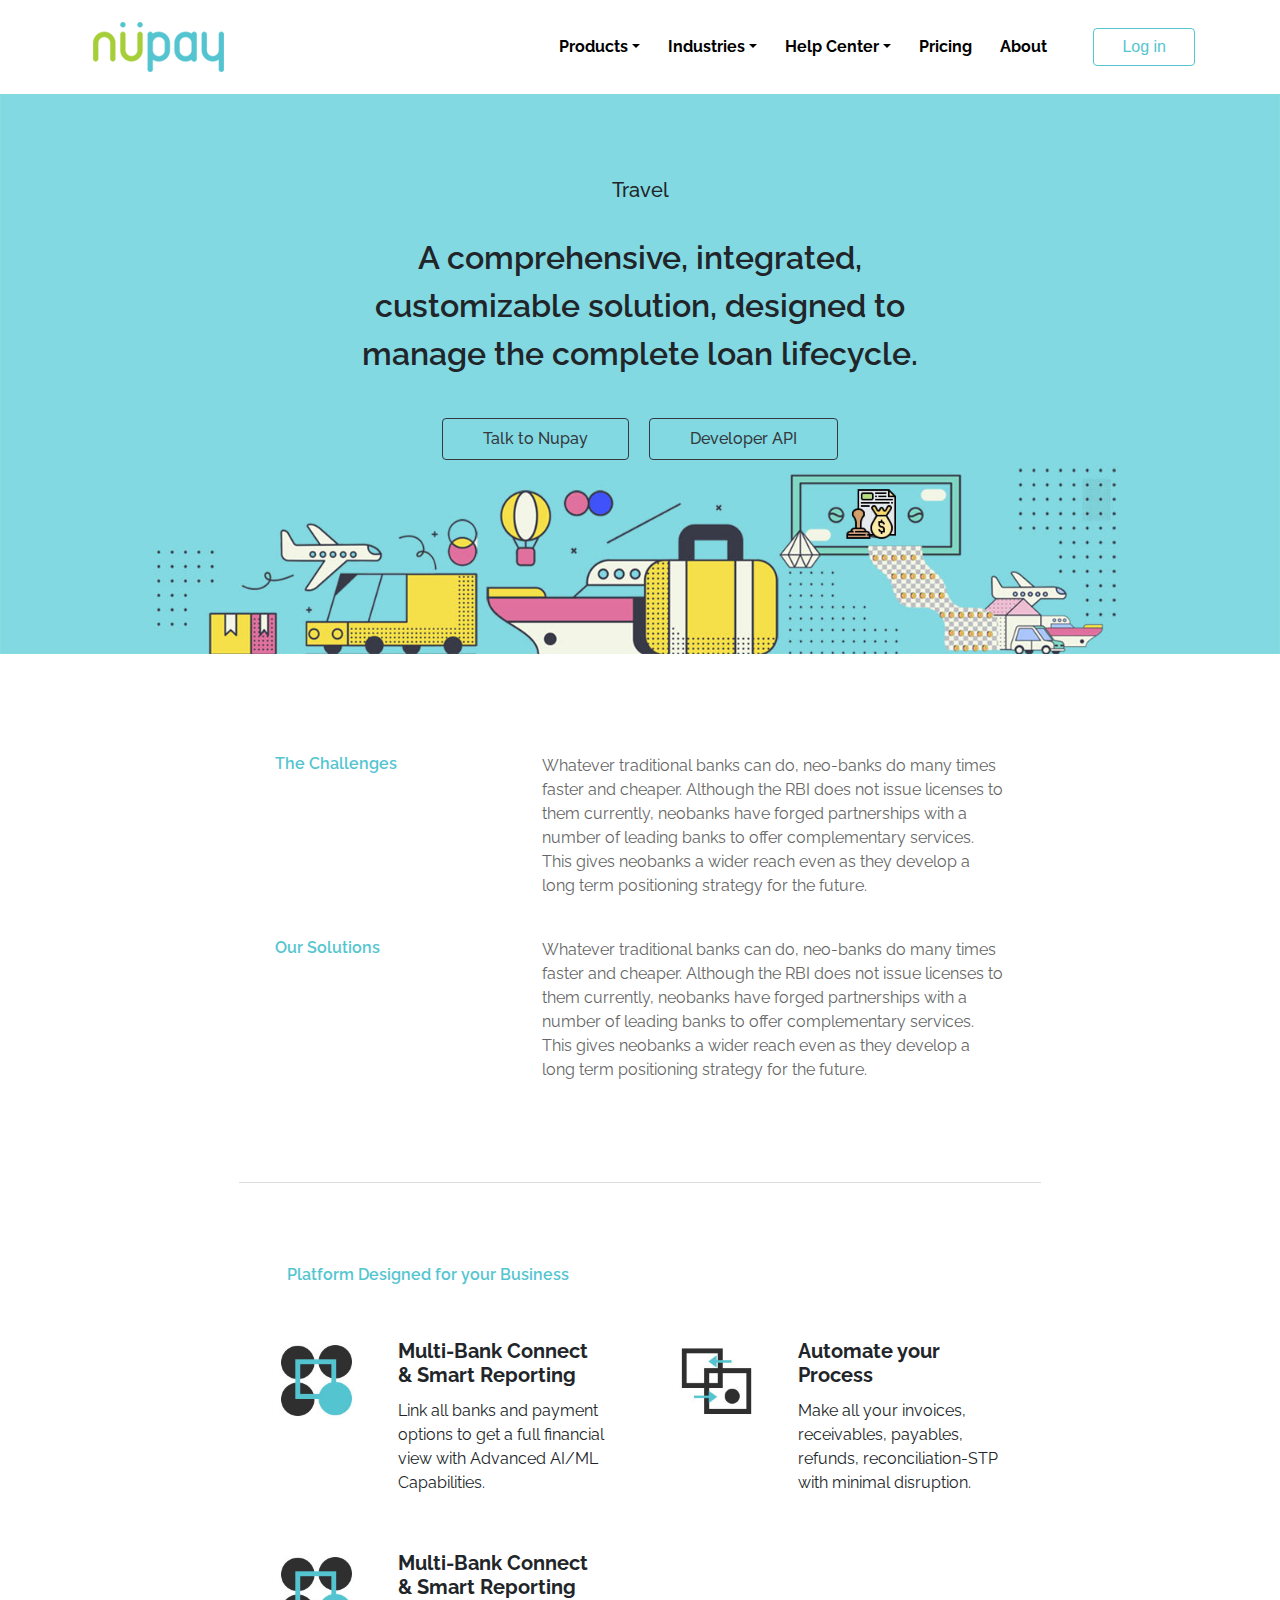
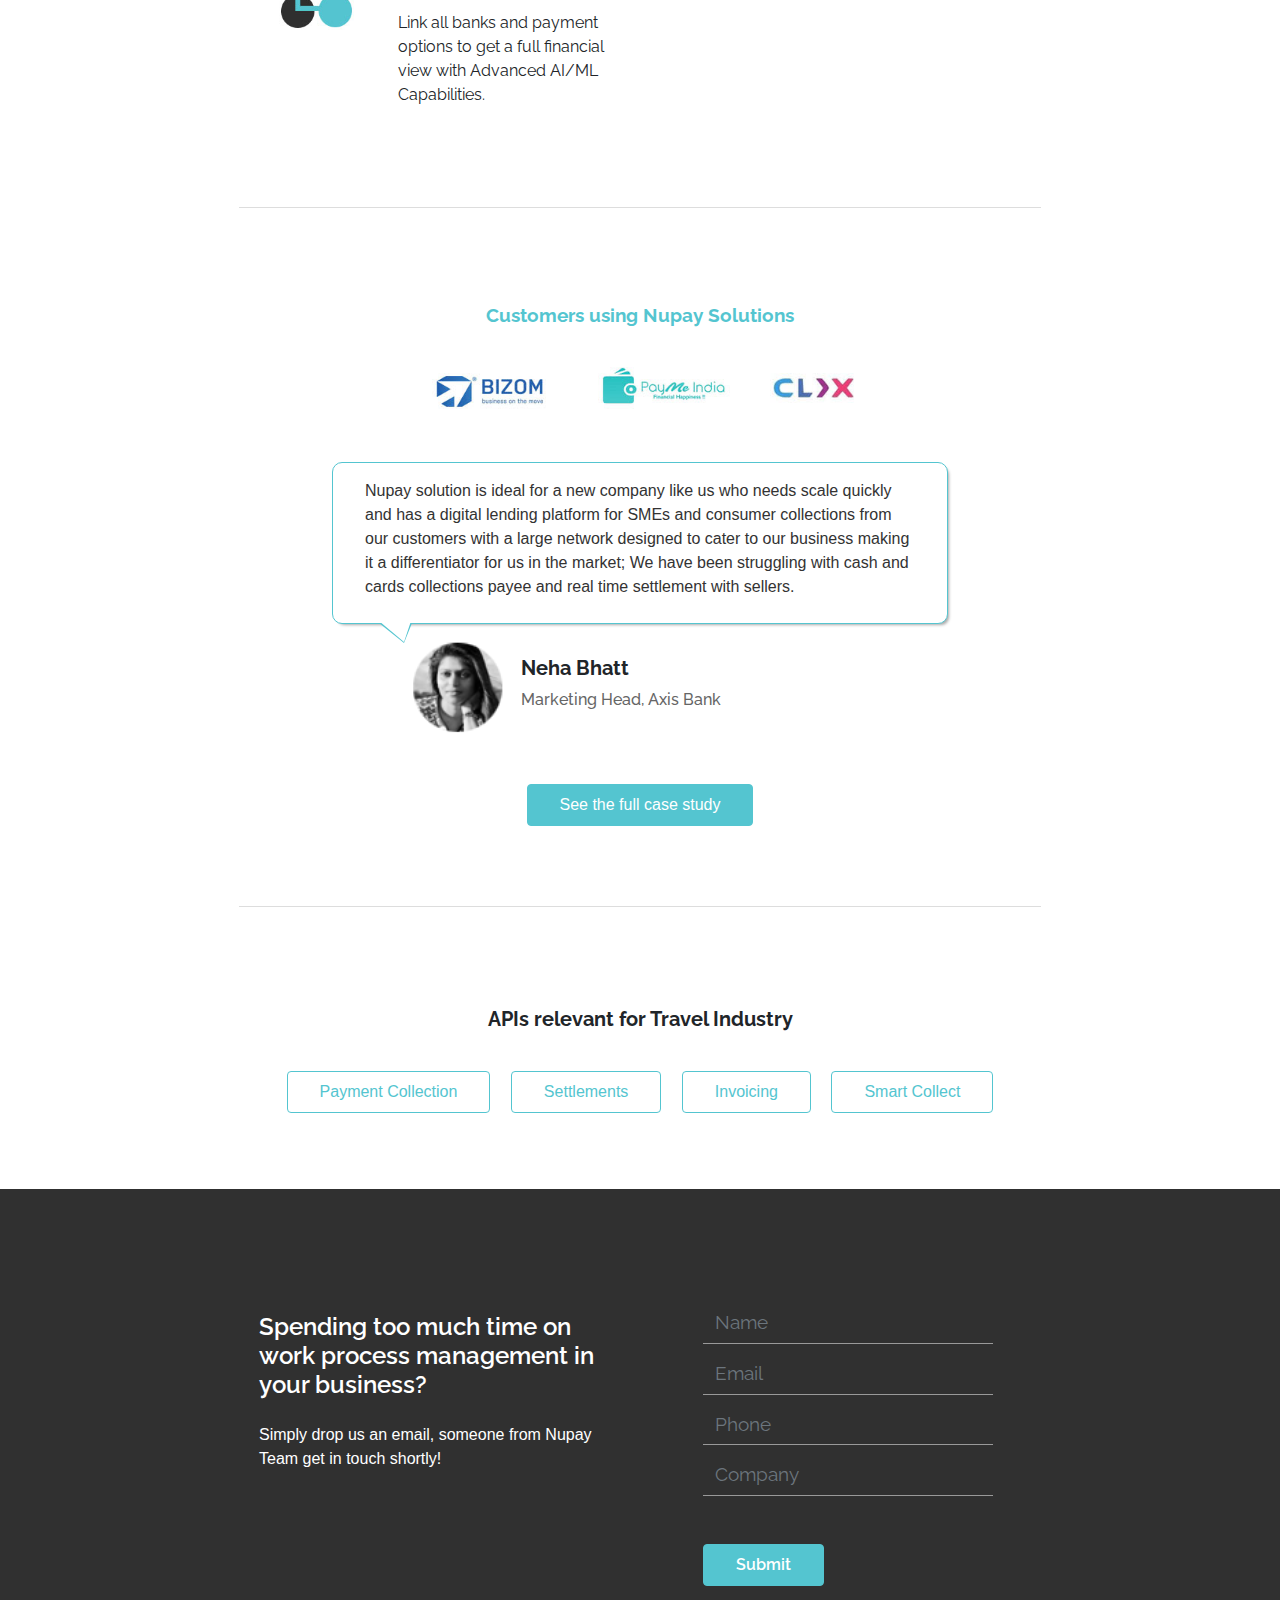
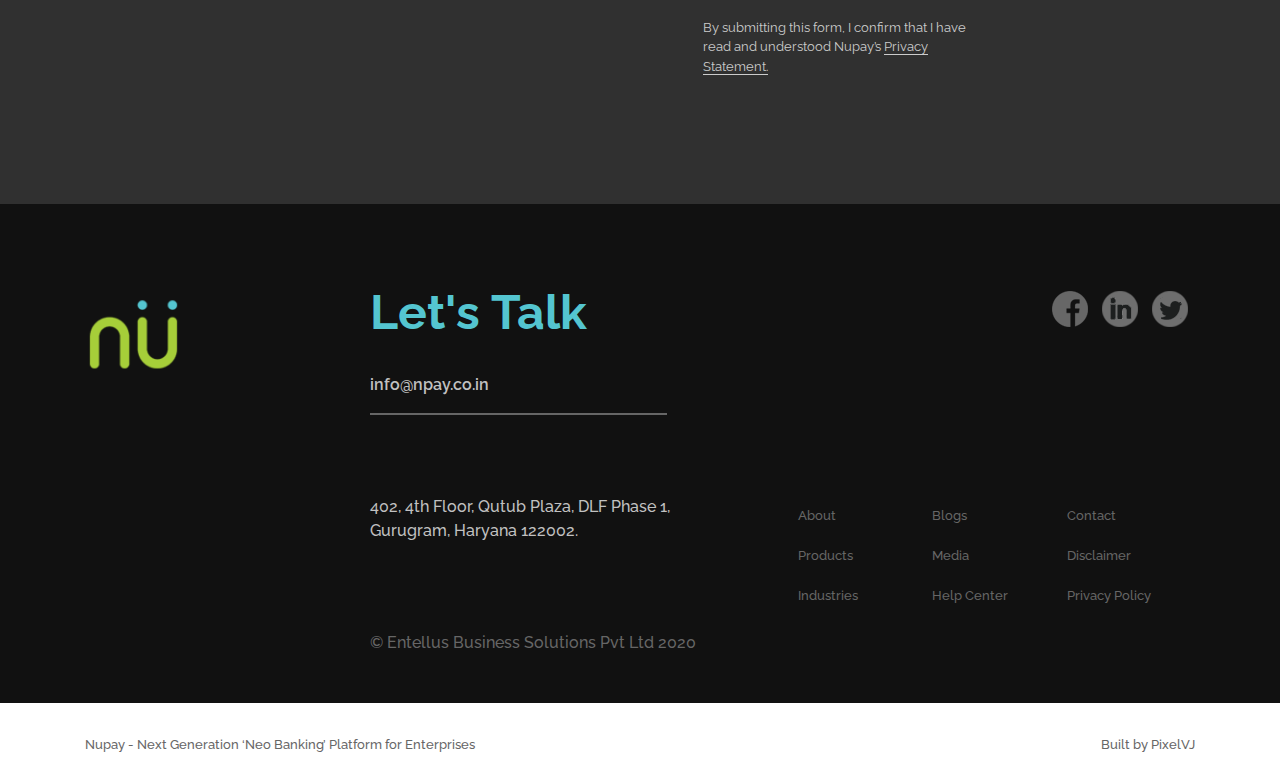
==== industry.html @ fa8604bd "first commit" ====
<!doctype html>
<html lang="en">
	<head>
		<!-- Required meta tags -->
		<meta charset="utf-8">
		<meta name="viewport" content="width=device-width, initial-scale=1, shrink-to-fit=no">

		<!-- Bootstrap CSS -->
		<link rel="stylesheet" href="https://stackpath.bootstrapcdn.com/bootstrap/4.5.2/css/bootstrap.min.css" integrity="sha384-JcKb8q3iqJ61gNV9KGb8thSsNjpSL0n8PARn9HuZOnIxN0hoP+VmmDGMN5t9UJ0Z" crossorigin="anonymous">
		<link rel="stylesheet" href="css/style.css">
		<link href="https://fonts.googleapis.com/css2?family=Libre+Baskerville:ital@1&family=Poppins:wght@300;400;500;600&family=Raleway:wght@300;400;500;600;700;900&family=Varela+Round&display=swap" rel="stylesheet">

		<title>Hello, world!</title>
	</head>
	<body>
			<nav class="navbar navbar-expand-lg navbar-light">
				<div class="container">
					<a class="navbar-brand" href="#">
						<img src="img/logo.png" alt=" ">
					</a>
					<button class="navbar-toggler" type="button" data-toggle="collapse" data-target="#navbarTogglerDemo02" aria-controls="navbarTogglerDemo02" aria-expanded="false" aria-label="Toggle navigation">
						<span class="navbar-toggler-icon"></span>
					</button>

					<div class="collapse navbar-collapse" id="navbarTogglerDemo02">
						<ul class="navbar-nav mr-auto mt-2 mt-lg-0">
							<li class="nav-item dropdown">
								<a class="nav-link dropdown-toggle" href="#" id="navbarDropdown" role="button" data-toggle="dropdown" aria-haspopup="true" aria-expanded="false">Products</a>
								<div class="dropdown-menu" aria-labelledby="navbarDropdown">
								<a class="dropdown-item" href="#">Action</a>
								<a class="dropdown-item" href="#">Another action</a>
								<div class="dropdown-divider"></div>
								<a class="dropdown-item" href="#">Something else here</a>
								</div>
							</li>
							<li class="nav-item dropdown">
								<a class="nav-link dropdown-toggle" href="#" id="navbarDropdown" role="button" data-toggle="dropdown" aria-haspopup="true" aria-expanded="false">Industries</a>
								<div class="dropdown-menu" aria-labelledby="navbarDropdown">
								<a class="dropdown-item" href="#">Action</a>
								<a class="dropdown-item" href="#">Another action</a>
								<div class="dropdown-divider"></div>
								<a class="dropdown-item" href="#">Something else here</a>
								</div>
							</li>
							<li class="nav-item dropdown">
								<a class="nav-link dropdown-toggle" href="#" id="navbarDropdown" role="button" data-toggle="dropdown" aria-haspopup="true" aria-expanded="false">Help Center</a>
								<div class="dropdown-menu" aria-labelledby="navbarDropdown">
								<a class="dropdown-item" href="#">Action</a>
								<a class="dropdown-item" href="#">Another action</a>
								<div class="dropdown-divider"></div>
								<a class="dropdown-item" href="#">Something else here</a>
								</div>
							</li>
							<li class="nav-item">
								<a class="nav-link" href="#">Pricing</a>
							</li>
							<li class="nav-item">
								<a class="nav-link" href="#">About</a>
							</li>
						</ul>
						<button class="btn btn-outline-info my-2 my-sm-0" type="submit">Log&nbsp;in</button>
					</div>
				</div>
			</nav>
			
			<div class="container-fluid nu_industry_page">
				<div class="nu_industry_banner">
					<div class="card">
						<img src="img/industry_banner.jpg" class="card-img" alt="...">
						<div class="card-img-overlay">
							<div class="nu_overlay_wrapper">
								<h5 class="card-title">Travel</h5>
								<p class="card-text">A comprehensive, integrated, customizable solution, designed to manage the complete loan lifecycle.</p>
								<a href="*" class="btn btn-outline-dark">Talk to Nupay</a>
								<a href="*" class="btn btn-outline-dark">Developer API</a>
							</div>
						</div>
					</div>
				</div>
				<div class="container">
					<div class="nu_section_1">
						<div class="row">
							<div class="col-md-4">
								<div class="card">
									<div class="card-body">
										<h3 class="card-title">The Challenges</h3>
									</div>
								</div>
							</div>
							<div class="col-md-8">
								<div class="card">
									<div class="card-body">
										<p>Whatever traditional banks can do, neo-banks do many times faster and cheaper. Although the RBI does not issue licenses to them currently, neobanks have forged partnerships with a number of leading banks to offer complementary services. This gives neobanks a wider reach even as they develop a long term positioning strategy for the future.</p>
									</div>
								</div>
							</div>
						</div>
						<div class="row">
							<div class="col-md-4">
								<div class="card">
									<div class="card-body">
										<h3 class="card-title">Our Solutions</h3>
									</div>
								</div>
							</div>
							<div class="col-md-8">
								<div class="card">
									<div class="card-body">
										<p>Whatever traditional banks can do, neo-banks do many times faster and cheaper. Although the RBI does not issue licenses to them currently, neobanks have forged partnerships with a number of leading banks to offer complementary services. This gives neobanks a wider reach even as they develop a long term positioning strategy for the future.</p>
									</div>
								</div>
							</div>
						</div>
					</div>
					<div class="nu_section_2">
						<p class="section-title">Platform Designed for your Business</p>
						<div class="row">
							<div class="col-md-6">
								<div class="card mb-3" style="max-width: 540px;">
									<div class="row no-gutters">
										<div class="col-md-4">
											<img src="img/multibank.jpg" class="card-img" alt="...">
										</div>
										<div class="col-md-8">
											<div class="card-body">
												<h5 class="card-title">Multi-Bank Connect & Smart Reporting</h5>
												<p class="card-text">Link all banks and payment options to get a full financial view with Advanced AI/ML Capabilities.</p>
											</div>
										</div>
									</div>
								</div>
							</div>
							<div class="col-md-6">
								<div class="card mb-3" style="max-width: 540px;">
									<div class="row no-gutters">
										<div class="col-md-4">
											<img src="img/automate.jpg" class="card-img" alt="...">
										</div>
										<div class="col-md-8">
											<div class="card-body">
												<h5 class="card-title">Automate your Process</h5>
												<p class="card-text">Make all your invoices, receivables, payables, refunds, reconciliation-STP with minimal disruption.</p>
											</div>
										</div>
									</div>
								</div>
							</div>
							<div class="col-md-6">
								<div class="card mb-3" style="max-width: 540px;">
									<div class="row no-gutters">
										<div class="col-md-4">
											<img src="img/multibank.jpg" class="card-img" alt="...">
										</div>
										<div class="col-md-8">
											<div class="card-body">
												<h5 class="card-title">Multi-Bank Connect & Smart Reporting</h5>
												<p class="card-text">Link all banks and payment options to get a full financial view with Advanced AI/ML Capabilities.</p>
											</div>
										</div>
									</div>
								</div>
							</div>
						</div>
					</div>
					<div class="nu_section_3">
						<div class="card">
							<div class="card-body">
								<h3>Customers using Nupay Solutions</h3>
								<div id="nu_img_5"></div>
								<div id="nu_img_6"></div>
								<div id="nu_img_7"></div>
							</div>
						</div>
						<div class="nu_speech_bubble">
							<p>Nupay solution is ideal for a new company like us who needs scale quickly and has a digital lending platform for SMEs and consumer collections from our customers with a large network designed to cater to our business making it a differentiator for us in the market; We have been struggling with cash and cards collections payee and real time settlement with sellers.</p>
						</div>
						<div class="nu_author">
							<div class="card">
								<img src="img/author.png" class="card-img-top" alt="...">
								<div class="card-body">
									<h5 class="card-title">Neha Bhatt</h5>
									<p>Marketing Head, Axis Bank</p>
								</div>
							</div>
						</div>
						<a href="#" class="btn btn-primary">See the full case study</a>
					</div>
					<div class="nu_API">
						<div class="card">
							<div class="card-body">
								<h5 class="card-title">APIs relevant for Travel Industry</h5>
								<a href="#" class="btn btn-outline-primary">Payment Collection</a>
								<a href="#" class="btn btn-outline-primary">Settlements</a>
								<a href="#" class="btn btn-outline-primary">Invoicing</a>
								<a href="#" class="btn btn-outline-primary">Smart Collect</a>
							</div>
						</div>
					</div>
				</div>
				<div class="nu_section_4">
					<div class="container">
						<div class="row">
							<div class="col-md-6">
								<div class="nu_section_4a">
									<div class="card">
										<div class="card-body">
											<h5 class="card-title">Spending too much time on work process management in your business?</h5>
											<p>Simply drop us an email, someone from Nupay Team get in touch shortly!</p>
										</div>
									</div>
								</div>
							</div>
							<div class="col-md-6">
								<div class="nu_section_4b">
									<form>
										<div class="form-group">
											<input type="text" class="form-control" id="name" placeholder="Name">
											<input type="text" class="form-control" id="email" placeholder="Email">
											<input type="text" class="form-control" id="phone" placeholder="Phone">
											<input type="text" class="form-control" id="company" placeholder="Company">
										</div>
										<a href="#" class="btn btn-primary">Submit</a>
										<p>By submitting this form, I confirm that I have read and understood Nupay’s <a href="*">Privacy Statement.</a></p>
									</form>
								</div>
							</div>
						</div>
					</div>
				</div>
			</div>

			<footer>
				<div class="nu_footer_body">
					<div class="container">
						<div class="row">
							<div class="col-md-3">
								<div class="card">
									<img src="img/logo-sm.png" class="card-img-top brand-logo" alt="...">
								</div>
							</div>
							<div class="col-md-9">
								<div class="nu_footer_sec_1">
									<div class="nu_footer_sec_1a">
										<h3>Let's Talk</h3>
										<p>info@npay.co.in</p>
									</div>
									<div class="nu_footer_sec_1b">
										<ul>
											<li><a href="*"><img src="img/facebook.png" class="card-img-top" alt="..."></a></li>
											<li><a href="*"><img src="img/linkedin.png" class="card-img-top" alt="..."></a></li>
											<li><a href="*"><img src="img/twitter.png" class="card-img-top" alt="..."></a></li>
										</ul>
									</div>
								</div>
								<div class="nu_footer_sec_2">
									<div class="row">
										<div class="col-md-6">
											<p>402, 4th Floor, Qutub Plaza, DLF Phase 1, Gurugram, Haryana 122002.</p>
										</div>
										<div class="col-md-6">
											<ul>
												<li><a href="*">About</a></li>
												<li><a href="*">Blogs</a></li>
												<li><a href="*">Contact</a></li>
												<li><a href="*">Products</a></li>
												<li><a href="*">Media</a></li>
												<li><a href="*">Disclaimer</a></li>
												<li><a href="*">Industries</a></li>
												<li><a href="*">Help Center</a></li>
												<li><a href="*">Privacy Policy</a></li>
											</ul>
										</div>
									</div>
								</div>
								<p class="copyright">© Entellus Business Solutions Pvt Ltd 2020</p>
							</div>
						</div>
					</div>
				</div>
				<div class="nu_footer_end">
					<div class="container">
						<p>Nupay - Next Generation ‘Neo Banking’ Platform for Enterprises</p>
						<span>Built by PixelVJ</span>
					</div>
				</div>
			</footer>
		
		

		<!-- Optional JavaScript -->
		<!-- jQuery first, then Popper.js, then Bootstrap JS -->
		<script src="https://code.jquery.com/jquery-3.5.1.slim.min.js" integrity="sha384-DfXdz2htPH0lsSSs5nCTpuj/zy4C+OGpamoFVy38MVBnE+IbbVYUew+OrCXaRkfj" crossorigin="anonymous"></script>
		<script src="https://cdn.jsdelivr.net/npm/popper.js@1.16.1/dist/umd/popper.min.js" integrity="sha384-9/reFTGAW83EW2RDu2S0VKaIzap3H66lZH81PoYlFhbGU+6BZp6G7niu735Sk7lN" crossorigin="anonymous"></script>
		<script src="https://stackpath.bootstrapcdn.com/bootstrap/4.5.2/js/bootstrap.min.js" integrity="sha384-B4gt1jrGC7Jh4AgTPSdUtOBvfO8shuf57BaghqFfPlYxofvL8/KUEfYiJOMMV+rV" crossorigin="anonymous"></script>
	</body>
</html>
---- css/style.css ----
.container-fluid { padding: 0; }

.navbar { background-color: #fff; }
.navbar .navbar-collapse { flex-grow: unset; }
.navbar .navbar-collapse .navbar-nav { margin-right: 1rem; }
.navbar .navbar-collapse .navbar-nav .nav-item { margin: 0 .375rem; }
.navbar .navbar-collapse .navbar-nav .nav-item a { color: #000; font-family: "Raleway", sans-serif; font-weight: bold; }
.navbar .navbar-collapse button { color: #54c5d0; border-color: #54c5d0; margin-left: 2rem; padding: .375rem 1.75rem; }

footer .nu_footer_body { background-color: #111; padding: 5rem 0 2rem 0; }
footer .nu_footer_body .card { background: transparent; border: none; }
footer .nu_footer_body .card .brand-logo { width: 6rem; }
footer .nu_footer_body .nu_footer_sec_1 { height: auto; overflow: auto; }
footer .nu_footer_body .nu_footer_sec_1 .nu_footer_sec_1a { float: left; border-bottom: 2px solid #666; padding-right: 5rem; }
footer .nu_footer_body .nu_footer_sec_1 .nu_footer_sec_1a h3 { font-family: "Raleway", sans-serif; font-weight: 700; color: #54c5d0; font-size: 3rem; margin-bottom: 2rem; }
footer .nu_footer_body .nu_footer_sec_1 .nu_footer_sec_1a p { font-family: "Raleway", sans-serif; font-weight: 600; color: #c1c1c1; font-size: 1rem; }
footer .nu_footer_body .nu_footer_sec_1 .nu_footer_sec_1b { float: right; }
footer .nu_footer_body .nu_footer_sec_1 .nu_footer_sec_1b ul { list-style: none; padding: 0; }
footer .nu_footer_body .nu_footer_sec_1 .nu_footer_sec_1b ul li { float: left; }
footer .nu_footer_body .nu_footer_sec_1 .nu_footer_sec_1b ul li img { width: 50px; }
footer .nu_footer_body .nu_footer_sec_2 { margin: 5rem 0 0 0; }
footer .nu_footer_body .nu_footer_sec_2 p { font-family: "Raleway", sans-serif; font-weight: 500; color: #c1c1c1; font-size: 1rem; padding-right: 2rem; }
footer .nu_footer_body .nu_footer_sec_2 ul { list-style: none; padding: 0; display: flex; flex-wrap: wrap; justify-content: space-between; }
footer .nu_footer_body .nu_footer_sec_2 ul li { width: 8rem; margin: 0.5rem 0; }
footer .nu_footer_body .nu_footer_sec_2 ul li a { color: #666; font-family: "Raleway", sans-serif; font-weight: 500; font-size: 0.8rem; }
footer .nu_footer_body .copyright { font-family: "Raleway", sans-serif; font-weight: 500; color: #666; font-size: 1rem; }
footer .nu_footer_end { padding: 2rem 0; }
footer .nu_footer_end p { font-family: "Raleway", sans-serif; font-weight: 500; color: #666; font-size: 0.8rem; float: left; }
footer .nu_footer_end span { font-family: "Raleway", sans-serif; font-weight: 500; color: #666; font-size: 0.8rem; float: right; }

/**************************** Home Page ************************/
.nu_home_page { background: url("../img/bg-img.png") no-repeat; background-size: 100%; background-position-y: 10rem; }
.nu_home_page .container-fluid .container .nu_section_1 { padding: 6rem 0; margin-bottom: 26rem; }
.nu_home_page .container-fluid .container .nu_section_1 .nu_latest { font-family: "Raleway", sans-serif; font-weight: 400; font-size: 1rem; }
.nu_home_page .container-fluid .container .nu_section_1 .nu_latest span { background: #a6ce39; color: #fff; text-transform: uppercase; padding: 5px 10px; font-family: "Poppins", sans-serif; font-weight: 600; }
.nu_home_page .container-fluid .container .nu_section_1 .nu_latest a { color: #888; margin-left: 10px; font-family: "Raleway", sans-serif; font-style: normal; border-bottom: none; font-size: 1rem; }
.nu_home_page .container-fluid .container .nu_section_1 .nu_section_1a { height: auto; overflow: auto; margin-bottom: 1rem; }
.nu_home_page .container-fluid .container .nu_section_1 .nu_section_1a h1 { font-size: 3rem; font-family: "Raleway", sans-serif; font-weight: 900; margin: 2rem 0 1.5rem; }
.nu_home_page .container-fluid .container .nu_section_1 .nu_section_1a p { font-family: "Raleway", sans-serif; font-weight: 400; color: #666; font-size: 1.4rem; }
.nu_home_page .container-fluid .container .nu_section_1 .nu_section_1a button { background-color: #54c5d0; border-color: #54c5d0; font-family: "Raleway", sans-serif; margin: 1.5rem 0; font-size: 1rem; padding: 0.375rem 1rem; font-weight: 600; }
.nu_home_page .container-fluid .container .nu_section_1 a { font-family: "Libre Baskerville", serif; font-style: italic; font-size: 1rem; border-bottom: 2px solid #000; color: #666; margin-top: 2rem; }
.nu_home_page .container-fluid .container .nu_section_1 .card { border: none; border-radius: 0; background: transparent; }
.nu_home_page .container-fluid .container .nu_section_2 .nu_section_2a .card { border: none; }
.nu_home_page .container-fluid .container .nu_section_2 .nu_section_2a .card a { color: #54c5d0; font-family: "Raleway", sans-serif; font-weight: 600; font-size: 1.2rem; }
.nu_home_page .container-fluid .container .nu_section_2 .nu_section_2a .card .card-title { font-family: "Raleway", sans-serif; font-weight: 700; font-size: 2rem; margin: 1.5rem 0; }
.nu_home_page .container-fluid .container .nu_section_2 .nu_section_2a .card p { font-family: "Raleway", sans-serif; font-weight: 600; color: #666; font-size: 1.2rem; margin-bottom: 2rem; }
.nu_home_page .container-fluid .container .nu_section_2 .nu_section_2a .card a.btn { font-family: "Raleway", sans-serif; color: #fff; background-color: #54c5d0; border-color: #54c5d0; font-size: 1rem; }
.nu_home_page .container-fluid .container .nu_section_2 .nu_section_2b { margin-bottom: 5rem; }
.nu_home_page .container-fluid .container .nu_section_2 .nu_section_2b .card { border: none; }
.nu_home_page .container-fluid .container .nu_section_2 .nu_section_2b .card img { width: 8rem; padding: 1rem; }
.nu_home_page .container-fluid .container .nu_section_2 .nu_section_2b .card .card-body { padding: 1rem; }
.nu_home_page .container-fluid .container .nu_section_2 .nu_section_2b .card .card-body .card-title { font-family: "Raleway", sans-serif; font-weight: 700; font-size: 1.1rem; }
.nu_home_page .container-fluid .container .nu_section_2 .nu_section_2b .card .card-body p { font-family: "Raleway", sans-serif; font-size: 1rem; font-weight: 600; color: #666; }
.nu_home_page .container-fluid .container .nu_section_2 .nu_section_2b .card span { padding: 0 1rem; }
.nu_home_page .container-fluid .container .nu_section_2 .nu_section_2b .card span svg { width: 5px; margin-right: 5px; }
.nu_home_page .container-fluid .container .nu_section_3 { border-top: 1px solid #ccc; border-bottom: 1px solid #ccc; padding: 3rem 0; margin-bottom: 5rem; }
.nu_home_page .container-fluid .container .nu_section_3 .card { border: none; border-radius: 0; }
.nu_home_page .container-fluid .container .nu_section_3 .card h3 { font-family: "Raleway", sans-serif; font-weight: 700; font-size: 2.2rem; width: 50%; color: #54c5d0; margin-bottom: 2rem; }
.nu_home_page .container-fluid .container .nu_section_3 .card ul { list-style: none; padding: 0; margin: 0; display: flex; flex-wrap: wrap; justify-content: space-between; }
.nu_home_page .container-fluid .container .nu_section_3 .card ul li { font-family: "Raleway", sans-serif; font-size: 1.4rem; margin: 2rem 0; width: 20rem; }
.nu_home_page .container-fluid .container .nu_section_3 .card ul li .nu_counter { width: 4rem; height: 4rem; font-size: 2rem; padding: 0.375rem; text-align: center; float: left; margin-right: 1rem; background: #54c5d0; border-radius: 3rem; color: #fff; font-weight: 600; }
.nu_home_page .container-fluid .container .nu_section_3 .card ul li .nu_percent { font-family: "Raleway", sans-serif; font-weight: 700; }
.nu_home_page .container-fluid .container .nu_section_4 { margin-bottom: 3rem; }
.nu_home_page .container-fluid .container .nu_section_4 .card { border: none; border-radius: 0; }
.nu_home_page .container-fluid .container .nu_section_4 .card .card-body { padding: 1rem 0; }
.nu_home_page .container-fluid .container .nu_section_4 .card .card-body h3 { font-family: "Raleway", sans-serif; font-weight: 300; font-size: 2.5rem; margin-bottom: 2rem; text-align: center; }
.nu_home_page .container-fluid .container .nu_section_4 .card .card-body div { display: inline-flex; flex-wrap: wrap; justify-content: space-between; transform: scale(0.75); }
.nu_home_page .container-fluid .container .nu_section_4 .card .card-body #nu_img_1 { background: url("../img/companies.jpg") 0 11.5rem; width: 8rem; height: 4rem; }
.nu_home_page .container-fluid .container .nu_section_4 .card .card-body #nu_img_2 { background: url("../img/companies.jpg") -10rem 11.5rem; width: 10rem; height: 4rem; }
.nu_home_page .container-fluid .container .nu_section_4 .card .card-body #nu_img_3 { background: url("../img/companies.jpg") -22rem 11.5rem; width: 8rem; height: 4rem; }
.nu_home_page .container-fluid .container .nu_section_4 .card .card-body #nu_img_4 { background: url("../img/companies.jpg") -32rem 11.3rem; width: 8rem; height: 4rem; }
.nu_home_page .container-fluid .container .nu_section_4 .card .card-body #nu_img_5 { background: url("../img/companies.jpg") -42rem 11.5rem; width: 10rem; height: 4rem; }
.nu_home_page .container-fluid .container .nu_section_4 .card .card-body #nu_img_6 { background: url("../img/companies.jpg") -54rem 11.5rem; width: 11rem; height: 4rem; }
.nu_home_page .container-fluid .container .nu_section_4 .card .card-body #nu_img_7 { background: url("../img/companies.jpg") -67rem 11.5rem; width: 7rem; height: 4rem; }
.nu_home_page .container-fluid .container .nu_section_4 .card .card-body #nu_img_8 { background: url("../img/companies.jpg") -76.3rem 12rem; width: 4rem; height: 4.5rem; }
.nu_home_page .nu_section_5 { background-color: #f1fafa; padding: 6rem 0 4rem 0; }
.nu_home_page .nu_section_5 .card { border: none; background: transparent; }
.nu_home_page .nu_section_5 .card .card-body { padding: 0 1.25rem; }
.nu_home_page .nu_section_5 .card .card-body a { color: #54c5d0; font-family: "Raleway", sans-serif; font-weight: 600; font-size: 1.2rem; }
.nu_home_page .nu_section_5 .card .card-body .card-title { font-family: "Raleway", sans-serif; font-weight: 700; font-size: 1.7rem; margin: 1rem 0; }
.nu_home_page .nu_section_5 .card .card-body ol { list-style: none; padding: 0; counter-reset: myCounter; margin-top: 1rem; }
.nu_home_page .nu_section_5 .card .card-body ol li { counter-increment: myCounter; margin-bottom: 0.5rem; font-family: "Raleway", sans-serif; font-weight: 600; color: #919696; }
.nu_home_page .nu_section_5 .card .card-body ol li::before { content: counter(myCounter); color: #fff; font-size: 0.8rem; padding: 4px 9px; font-weight: 600; background: #919696; border-radius: 50%; text-align: center; margin-right: 0.5rem; }
.nu_home_page .container .nu_section_6 { padding: 3rem 0; margin: 3rem 0; }
.nu_home_page .container .nu_section_6 .nu_section_6a .card { border: none; }
.nu_home_page .container .nu_section_6 .nu_section_6a .card a { color: #54c5d0; font-family: "Raleway", sans-serif; font-weight: 600; font-size: 1rem; }
.nu_home_page .container .nu_section_6 .nu_section_6a .card .card-title { font-family: "Raleway", sans-serif; font-weight: 700; font-size: 1.5rem; margin: 1rem 0; }
.nu_home_page .container .nu_section_6 .nu_section_6a .card p { font-family: "Raleway", sans-serif; font-weight: 600; color: #666; font-size: 1rem; }
.nu_home_page .container .nu_section_6 .nu_section_6b .card { border: none; border-radius: 0; }
.nu_home_page .container .nu_section_6 .nu_section_6b .card .card-body { padding: 1rem 0; display: flex; flex-wrap: wrap; justify-content: space-between; }
.nu_home_page .container .nu_section_6 .nu_section_6b .card .card-body div { transform: scale(0.8); }
.nu_home_page .container .nu_section_6 .nu_section_6b .card .card-body #nu_img_9 { background: url(../img/partners.jpg) -2rem -3rem; width: 11.5rem; height: 3rem; }
.nu_home_page .container .nu_section_6 .nu_section_6b .card .card-body #nu_img_10 { background: url(../img/partners.jpg) -16rem -3rem; width: 10.5rem; height: 3rem; }
.nu_home_page .container .nu_section_6 .nu_section_6b .card .card-body #nu_img_11 { background: url(../img/partners.jpg) -29rem -3rem; width: 9.5rem; height: 3rem; }
.nu_home_page .container .nu_section_6 .nu_section_6b .card .card-body #nu_img_12 { background: url(../img/partners.jpg) -40rem -3rem; width: 14rem; height: 3rem; }
.nu_home_page .container .nu_section_6 .nu_section_6b .card .card-body #nu_img_13 { background: url(../img/partners.jpg) -2rem -8rem; width: 12rem; height: 4rem; }
.nu_home_page .container .nu_section_6 .nu_section_6b .card .card-body #nu_img_14 { background: url(../img/partners.jpg) -16rem -8rem; width: 13rem; height: 4rem; }
.nu_home_page .container .nu_section_6 .nu_section_6b .card .card-body #nu_img_15 { background: url(../img/partners.jpg) -31rem -8rem; width: 10rem; height: 4rem; }
.nu_home_page .container .nu_section_6 .nu_section_6b .card .card-body #nu_img_16 { background: url(../img/partners.jpg) -43.3rem -8rem; width: 10rem; height: 4rem; }
.nu_home_page .container .nu_section_6 .nu_section_6b .card .card-body #nu_img_17 { background: url(../img/partners.jpg) -2rem 7rem; width: 12rem; height: 4rem; }
.nu_home_page .container .nu_section_6 .nu_section_6b .card .card-body #nu_img_18 { background: url(../img/partners.jpg) -16rem 7rem; width: 7rem; height: 4rem; }
.nu_home_page .container .nu_section_6 .nu_section_6b .card .card-body #nu_img_19 { background: url(../img/partners.jpg) -25rem 7rem; width: 8rem; height: 4rem; }
.nu_home_page .container .nu_section_6 .nu_section_6b .card .card-body #nu_img_20 { background: url(../img/partners.jpg) -34rem 7rem; width: 10rem; height: 4rem; }
.nu_home_page .container .nu_section_7 { margin-bottom: 6rem; height: auto; overflow: auto; }
.nu_home_page .container .nu_section_7 .section-title { color: #54c5d0; font-family: "Raleway", sans-serif; font-weight: 600; font-size: 1rem; padding: 1rem; }
.nu_home_page .container .nu_section_7 .row { margin: 3rem 0; }
.nu_home_page .container .nu_section_7 .row .col-3 { padding-right: 0; }
.nu_home_page .container .nu_section_7 .row .col-3 .nav-link.active { color: #54c5d0; font-family: "Poppins", sans-serif; font-weight: 600; background-color: #fff; box-shadow: -4px 0px 4px 1px #ccc; border-radius: 0; z-index: 1; margin-right: 0; }
.nu_home_page .container .nu_section_7 .row .col-3 .nav-link { color: #666; font-family: "Poppins", sans-serif; padding: 1rem 0 1rem 1rem; border-bottom: 1px solid #ddd; border-radius: 0; margin-right: 2rem; }
.nu_home_page .container .nu_section_7 .row .col-3 .nav-link:first-child { margin-top: 0; }
.nu_home_page .container .nu_section_7 .row .col-9 { padding-left: 0; }
.nu_home_page .container .nu_section_7 .row .col-9 .tab-content { padding: 1rem; box-shadow: 0px 0px 4px 1px #ccc; border: none; margin-left: 0px; z-index: 0; }
.nu_home_page .container .nu_section_7 .row .col-9 .tab-content .card { border: none; }
.nu_home_page .container .nu_section_7 .row .col-9 .tab-content .card .card-body { padding: 1rem; }
.nu_home_page .container .nu_section_7 .row .col-9 .tab-content .card .card-body h5 { font-family: "Poppins", sans-serif; font-weight: 300; color: #666; line-height: 1.6; font-size: 1rem; }
.nu_home_page .nu_section_8 { background-color: #303030; padding: 5rem 0; }
.nu_home_page .nu_section_8 .nu_section_8a .card { background: transparent; border: none; }
.nu_home_page .nu_section_8 .nu_section_8a .card .card-body .section-title { color: #54c5d0; font-family: "Raleway", sans-serif; font-weight: 600; font-size: 1rem; }
.nu_home_page .nu_section_8 .nu_section_8a .card .card-body h5 { color: #c1c1c1; font-family: "Raleway", sans-serif; font-weight: 600; font-size: 1.8rem; margin: 1.5rem 0; }
.nu_home_page .nu_section_8 .nu_section_8a .card .card-body ul { list-style: none; padding: 0; }
.nu_home_page .nu_section_8 .nu_section_8a .card .card-body ul li { margin: 0.5rem 0; }
.nu_home_page .nu_section_8 .nu_section_8a .card .card-body ul li a { color: #666; font-family: "Raleway", sans-serif; font-weight: 600; font-size: 1rem; }
.nu_home_page .nu_section_8 .nu_section_8a .card .card-body ul li:first-child a { color: #c1c1c1; }
.nu_home_page .nu_section_8 .nu_section_8a .card .card-body .btn { background: #54c5d0; border-color: #54c5d0; font-family: "Raleway", sans-serif; padding: 0.375rem 1.5rem; font-weight: 600; margin-top: 1rem; font-size: 0.8rem; }
.nu_home_page .nu_section_8 .nu_section_8b .card { background: transparent; border: none; }
.nu_home_page .nu_section_8 .nu_section_8b .card .card-header { background-color: #3b3d41; color: #999; text-align: center; font-family: "Raleway", sans-serif; font-weight: 600; border-top-left-radius: 1rem; border-top-right-radius: 1rem; }
.nu_home_page .nu_section_8 .nu_section_8b .card .card-body { background: #1c1d1f; border-bottom-left-radius: 1rem; border-bottom-right-radius: 1rem; }
.nu_home_page .nu_section_8 .nu_section_8b .card p { margin-top: 1rem; color: #999; text-align: center; font-family: "Raleway", sans-serif; font-weight: 600; }

/*********************** Industry Page ***************************/
.nu_industry_page .container { width: 65%; }
.nu_industry_page .nu_industry_banner .card { border-radius: 0; border: none; }
.nu_industry_page .nu_industry_banner .card .card-img { border-radius: 0; }
.nu_industry_page .nu_industry_banner .card .card-img-overlay { height: auto; overflow: auto; display: flex; align-items: baseline; justify-content: center; text-align: center; margin: 4rem 0; }
.nu_industry_page .nu_industry_banner .card .card-img-overlay .nu_overlay_wrapper { width: 50%; }
.nu_industry_page .nu_industry_banner .card .card-img-overlay .nu_overlay_wrapper h5 { font-family: "Raleway", sans-serif; font-weight: 500; }
.nu_industry_page .nu_industry_banner .card .card-img-overlay .nu_overlay_wrapper p { font-family: "Raleway", sans-serif; font-size: 2rem; font-weight: 600; margin: 2rem 0; }
.nu_industry_page .nu_industry_banner .card .card-img-overlay .nu_overlay_wrapper .btn { padding: 0.5rem 2.5rem; font-family: "Raleway", sans-serif; font-weight: 500; margin: 0.5rem; }
.nu_industry_page .nu_section_1 { height: auto; overflow: auto; padding: 2rem 1rem; margin: 3rem 0; }
.nu_industry_page .nu_section_1 .card { border: none; border-radius: 0; font-family: "Raleway", sans-serif; }
.nu_industry_page .nu_section_1 .card .card-title { font-size: 1rem; color: #54c5d0; font-weight: 600; }
.nu_industry_page .nu_section_1 .card p { font-size: 1rem; color: #666; margin: 0; }
.nu_industry_page .nu_section_2 { height: auto; overflow: auto; padding: 4rem 1rem; margin: 3rem 0; border-top: 1px solid #ddd; border-bottom: 1px solid #ddd; }
.nu_industry_page .nu_section_2 .section-title { font-family: "Raleway", sans-serif; font-size: 1rem; color: #54c5d0; font-weight: 600; padding: 1rem 2rem; }
.nu_industry_page .nu_section_2 .card { border: none; border-radius: 0; font-family: "Raleway", sans-serif; }
.nu_industry_page .nu_section_2 .card img { padding: 1.5rem; }
.nu_industry_page .nu_section_2 .card .card-body .card-title { font-weight: 700; }
.nu_industry_page .nu_section_3 { height: auto; overflow: auto; padding: 2rem 1rem; margin: 3rem 0; text-align: center; border-bottom: 1px solid #ddd; }
.nu_industry_page .nu_section_3 .card { border: none; border-radius: 0; }
.nu_industry_page .nu_section_3 .card .card-body { padding: 1rem 0; text-align: center; }
.nu_industry_page .nu_section_3 .card .card-body h3 { font-family: "Raleway", sans-serif; color: #54c5d0; font-weight: 700; font-size: 1.2rem; margin-bottom: 2rem; text-align: center; }
.nu_industry_page .nu_section_3 .card .card-body div { display: inline-flex; flex-wrap: wrap; justify-content: space-between; transform: scale(0.75); }
.nu_industry_page .nu_section_3 .card .card-body #nu_img_5 { background: url("../img/companies.jpg") -42rem 11.5rem; width: 10rem; height: 4rem; }
.nu_industry_page .nu_section_3 .card .card-body #nu_img_6 { background: url("../img/companies.jpg") -54rem 11.5rem; width: 11rem; height: 4rem; }
.nu_industry_page .nu_section_3 .card .card-body #nu_img_7 { background: url("../img/companies.jpg") -67rem 11.5rem; width: 7rem; height: 4rem; }
.nu_industry_page .nu_section_3 .nu_speech_bubble { position: relative; width: 80%; text-align: left; padding: 1rem 2rem 0.5rem 2rem; margin: 1rem auto; border: 1px solid #54c5d0; color: #333; background: #fff; -webkit-border-radius: 10px; -moz-border-radius: 10px; border-radius: 10px; box-shadow: 3px 3px 3px -2px #aaa; }
.nu_industry_page .nu_section_3 .nu_speech_bubble:after { content: ""; position: absolute; bottom: -19px; left: 46px; border-width: 21px 7px 0px 25px; border-style: solid; border-color: #fff transparent; display: block; width: 0; }
.nu_industry_page .nu_section_3 .nu_speech_bubble:before { content: ""; position: absolute; bottom: -20px; left: 46px; border-width: 20px 8px 0px 25px; border-style: solid; border-color: #54c5d0 transparent; display: block; width: 0; }
.nu_industry_page .nu_section_3 .nu_author { width: 60%; margin: 0 auto; height: auto; overflow: auto; }
.nu_industry_page .nu_section_3 .nu_author .card { display: flex; flex-wrap: wrap; justify-content: flex-start; flex-direction: inherit; }
.nu_industry_page .nu_section_3 .nu_author .card img { width: 6rem; margin-right: 1rem; padding: 0.5rems; }
.nu_industry_page .nu_section_3 .nu_author .card .card-body { text-align: left; }
.nu_industry_page .nu_section_3 .nu_author .card .card-body h5 { margin: 0; font-family: "Raleway", sans-serif; font-weight: 700; }
.nu_industry_page .nu_section_3 .nu_author .card .card-body p { margin: 0.5rem 0; font-family: "Raleway", sans-serif; font-weight: 500; color: #666; }
.nu_industry_page .nu_section_3 .btn { background: #54c5d0; border-color: #54c5d0; padding: 0.5rem 2rem; margin: 3rem 0; }
.nu_industry_page .nu_API { height: auto; overflow: auto; padding: 2rem 1rem; margin: 1rem 0; text-align: center; }
.nu_industry_page .nu_API .card { border: none; border-radius: 0; }
.nu_industry_page .nu_API .card .card-title { font-family: "Raleway", sans-serif; font-weight: 700; margin-bottom: 2rem; }
.nu_industry_page .nu_API .card .btn { margin: 0.5rem; border-color: #54c5d0; color: #54c5d0; padding: 0.5rem 2rem; }
.nu_industry_page .nu_API .card .btn:hover { background-color: #54c5d0; color: #fff; }
.nu_industry_page .nu_section_4 { background-color: #303030; padding: 5rem 0; }
.nu_industry_page .nu_section_4 .nu_section_4a .card { background: transparent; border: none; }
.nu_industry_page .nu_section_4 .nu_section_4a .card .card-body h5 { color: #fff; font-family: "Raleway", sans-serif; font-weight: 600; font-size: 1.5rem; margin: 1.5rem 0; }
.nu_industry_page .nu_section_4 .nu_section_4a .card .card-body p { color: #fff; }
.nu_industry_page .nu_section_4 .nu_section_4b form { padding: 2rem 3rem; }
.nu_industry_page .nu_section_4 .nu_section_4b form input { border: none; border-radius: 0; background-color: transparent; color: #ccc; border-bottom: 1px solid #999; margin-bottom: 0.5rem; font-size: 1.2rem; font-family: "Raleway", sans-serif; }
.nu_industry_page .nu_section_4 .nu_section_4b form input:focus { box-shadow: none; }
.nu_industry_page .nu_section_4 .nu_section_4b form .btn { background-color: #54c5d0; border-color: #54c5d0; color: #fff; font-family: "Raleway", sans-serif; font-weight: 600; margin-top: 2rem; padding: 0.5rem 2rem; }
.nu_industry_page .nu_section_4 .nu_section_4b form p { font-family: "Raleway", sans-serif; font-size: 0.8rem; margin-top: 2rem; color: #ccc; }
.nu_industry_page .nu_section_4 .nu_section_4b form p a { color: #ccc; border-bottom: 1px solid #ccc; }
.nu_industry_page footer .container { width: auto; }

/********************* Product Page *********************/
.nu_product_page .nu_section_1 { height: auto; overflow: auto; padding: 1rem; margin: 3rem 0 5rem 0; }
.nu_product_page .nu_section_1 .card { border: none; border-radius: 0; font-family: "Raleway", sans-serif; }
.nu_product_page .nu_section_1 .card img { border: none; border-radius: 0; }
.nu_product_page .nu_section_1 .nu_section_1a .card-title { font-weight: 900; }
.nu_product_page .nu_section_1 .nu_section_1a p { font-weight: 500; color: #333; }
.nu_product_page .nu_section_1 .nu_section_1a ul { list-style: none; padding: 0; margin-bottom: 1.5rem; }
.nu_product_page .nu_section_1 .nu_section_1a ul li { margin-bottom: 0.5rem; }
.nu_product_page .nu_section_1 .nu_section_1a ul li a { color: #333; border-bottom: 1px dashed #333; }
.nu_product_page .nu_section_1 .nu_section_1a .btn { margin-right: 0.5rem; padding: 0.5rem 2rem; font-weight: 600; }
.nu_product_page .nu_section_1 .nu_section_1a .btn-primary { background-color: #54c5d0; border-color: #54c5d0; }
.nu_product_page .nu_section_1 .nu_section_1a .btn-outline-primary { border-color: #54c5d0; color: #54c5d0; }
.nu_product_page .nu_section_1 .nu_section_1a .btn-outline-primary:hover, .nu_product_page .nu_section_1 .nu_section_1a .btn-outline-primary:focus { background: #54c5d0; border-color: #54c5d0; color: #fff; }
.nu_product_page .nu_section_1 .nu_section_1b { height: auto; overflow: auto; margin-top: 5rem; padding: 2rem; }
.nu_product_page .nu_section_2 { height: auto; overflow: auto; padding: 1rem 2rem; margin: 5rem 0 3rem; }
.nu_product_page .nu_section_2 h4 { font-family: "Raleway", sans-serif; font-weight: 600; font-size: 1.4rem; color: #54c5d0; margin-bottom: 3rem; }
.nu_product_page .nu_section_2 .carousel-inner { width: 88%; }
.nu_product_page .nu_section_2 .carousel-inner .card { border: none; border-radius: 0; }
.nu_product_page .nu_section_2 .carousel-inner .card img { width: 7rem; padding: 0 1rem; }
.nu_product_page .nu_section_2 .carousel-inner .card .card-body { padding: 0.5rem; }
.nu_product_page .nu_section_2 .carousel-inner .card .card-body .card-title { font-size: 1.2rem; }
.nu_product_page .nu_section_2 .carousel-inner .card .card-body p { font-size: 0.9rem; }
.nu_product_page .nu_section_2 .carousel-control-prev { right: 3.5rem; left: initial; background-color: #333; border: 1px solid #333; }
.nu_product_page .nu_section_2 .carousel-control-next { border: 1px solid #54c5d0; background-color: #54c5d0; }
.nu_product_page .nu_section_2 .carousel-control-next, .nu_product_page .nu_section_2 .carousel-control-prev { top: 43%; bottom: 43%; width: 2.5rem; }
.nu_product_page .nu_section_3 { height: auto; overflow: auto; padding: 1rem; margin: 3rem 0; }
.nu_product_page .nu_section_3 .row { margin: 2rem 0; }
.nu_product_page .nu_section_3 .row:last-child { margin-bottom: 0; }
.nu_product_page .nu_section_3 .card { border: none; border-radius: 0; font-family: "Raleway", sans-serif; }
.nu_product_page .nu_section_3 .card img { width: 80%; }
.nu_product_page .nu_section_3 .card .card-body { margin: 2rem 0; }
.nu_product_page .nu_section_3 .card .card-body .card-title { font-weight: 700; color: #54c5d0; margin-bottom: 1.5rem; }
.nu_product_page .nu_section_3 .card .card-body h4 { font-weight: 700; font-size: 1.8rem; }
.nu_product_page .nu_section_3 .card .card-body ul { padding: 1rem; }
.nu_product_page .nu_section_3 .card .card-body ul li { color: #333; margin-bottom: 0.8rem; }
.nu_product_page .nu_section_3 .card .card-body .btn { border-color: #54c5d0; color: #54c5d0; font-weight: 600; font-size: 0.8rem; padding: 0.5rem 1rem; }
.nu_product_page .nu_section_3 .card .card-body .btn:hover, .nu_product_page .nu_section_3 .card .card-body .btn:focus { background-color: #54c5d0; color: #fff; border-color: #54c5d0; }
.nu_product_page .nu_section_4 { height: auto; overflow: auto; width: 95%; padding: 1rem; margin: 3rem auto; padding: 0rem 4rem; border: 10px solid #f0fafb; border-radius: 0; }
.nu_product_page .nu_section_4 .nu_sub_sec_4 .nu_sub_sec_4a { width: 30%; float: left; }
.nu_product_page .nu_section_4 .nu_sub_sec_4 .nu_sub_sec_4a .card { padding: 2rem 0.5rem; border: none; border-radius: 0; font-family: "Raleway", sans-serif; text-align: center; }
.nu_product_page .nu_section_4 .nu_sub_sec_4 .nu_sub_sec_4a .card img { width: 5rem; margin: 1rem auto; }
.nu_product_page .nu_section_4 .nu_sub_sec_4 .nu_sub_sec_4a .card .card-body { padding: 0; }
.nu_product_page .nu_section_4 .nu_sub_sec_4 .nu_sub_sec_4a .card .card-body .card-title { font-weight: 600; }
.nu_product_page .nu_section_4 .nu_sub_sec_4 .nu_sub_sec_4a .card .card-body p { font-size: 0.8rem; color: #333; }
.nu_product_page .nu_section_4 .nu_sub_sec_4 .nu_sub_sec_4b { width: 68%; float: left; margin: 2rem 0; }
.nu_product_page .nu_section_4 .nu_sub_sec_4 .nu_sub_sec_4b .card { border: none; border-radius: 0; font-family: "Poppins", sans-serif; padding: 0 3rem; }
.nu_product_page .nu_section_4 .nu_sub_sec_4 .nu_sub_sec_4b .card p { font-size: 1rem; }
.nu_product_page .nu_section_4 .nu_sub_sec_4 .nu_sub_sec_4b .card a { color: #54c5d0; margin-top: 1rem; font-family: "Raleway", sans-serif; }
.nu_product_page .nu_section_4 .nu_sub_sec_4 .nu_sub_sec_4b .card a span { border-bottom: 1px solid #54c5d0; }
.nu_product_page .nu_section_5 { height: auto; overflow: auto; padding: 2rem 1rem; margin: 3rem 0; }
.nu_product_page .nu_section_5 .card { border: none; border-radius: 0; text-align: center; }
.nu_product_page .nu_section_5 .card .card-title { font-family: "Raleway", sans-serif; font-size: 1.5rem; font-weight: 600; }
.nu_product_page .nu_section_5 .card .card-body { padding: 1rem 0; display: flex; flex-wrap: wrap; justify-content: space-between; }
.nu_product_page .nu_section_5 .card .card-body div { transform: scale(0.8); }
.nu_product_page .nu_section_5 .card .card-body #nu_ind_1 { background: url(../img/industry_sprite.jpg) -3rem -2rem; width: 9rem; height: 11rem; }
.nu_product_page .nu_section_5 .card .card-body #nu_ind_2 { background: url(../img/industry_sprite.jpg) -14rem -2rem; width: 9rem; height: 11rem; }
.nu_product_page .nu_section_5 .card .card-body #nu_ind_3 { background: url(../img/industry_sprite.jpg) -26rem -2rem; width: 9rem; height: 11rem; }
.nu_product_page .nu_section_5 .card .card-body #nu_ind_4 { background: url(../img/industry_sprite.jpg) -38rem -2rem; width: 9rem; height: 11rem; }
.nu_product_page .nu_section_5 .card .card-body #nu_ind_5 { background: url(../img/industry_sprite.jpg) -51rem -2rem; width: 9rem; height: 11rem; }
.nu_product_page .nu_section_5 .card .card-body #nu_ind_6 { background: url(../img/industry_sprite.jpg) -64rem -2rem; width: 9rem; height: 11rem; }
.nu_product_page .nu_section_5 .card .card-body #nu_ind_7 { background: url(../img/industry_sprite.jpg) -76rem -2rem; width: 9rem; height: 11rem; }
.nu_product_page .nu_section_6 { height: auto; overflow: auto; padding: 2rem 1rem; margin: 3rem 0; background-color: #3f3f3f; }
.nu_product_page .nu_section_6 .card { border: none; border-radius: 0; width: 70%; margin: 2rem auto; background-color: transparent; color: #fff; text-align: center; font-family: "Raleway", sans-serif; }
.nu_product_page .nu_section_6 .card .card-body { padding: 1rem 0; }
.nu_product_page .nu_section_6 .card .card-body .card-title { font-size: 2rem; font-weight: 700; margin-bottom: 2rem; }
.nu_product_page .nu_section_6 .card .card-body .btn-primary { border-color: #54c5d0; background-color: #54c5d0; font-weight: 600; padding: 0.5rem 2rem; }
.nu_product_page .nu_section_6 .card .card-body .btn-outline-primary { border-color: #54c5d0; color: #54c5d0; margin-right: 0.5rem; font-weight: 600; padding: 0.5rem 2rem; }
.nu_product_page .nu_section_6 .card .card-body .btn-outline-primary:hover { border-color: #54c5d0; background-color: #54c5d0; color: #fff; }
.nu_product_page .nu_section_7 { height: auto; overflow: auto; padding: 2rem 1rem; margin: 3rem 0 8rem 0; }
.nu_product_page .nu_section_7 h4 { font-family: "Raleway", sans-serif; font-weight: 700; font-size: 1.5rem; margin-left: 1rem; }
.nu_product_page .nu_section_7 .row { margin: 3rem 0; }
.nu_product_page .nu_section_7 .row .col-4 { padding-right: 0; }
.nu_product_page .nu_section_7 .row .col-4 .nav-link.active { color: #54c5d0; font-family: "Poppins", sans-serif; font-weight: 600; background-color: #fff; box-shadow: -4px 0px 4px 1px #ccc; border-radius: 0; z-index: 1; margin-right: 0; }
.nu_product_page .nu_section_7 .row .col-4 .nav-link { color: #666; font-family: "Poppins", sans-serif; padding: 1rem 0 1rem 1rem; border-bottom: 1px solid #ddd; border-radius: 0; margin-right: 2rem; }
.nu_product_page .nu_section_7 .row .col-4 .nav-link:first-child { margin-top: 0; }
.nu_product_page .nu_section_7 .row .col-8 { padding-left: 0; }
.nu_product_page .nu_section_7 .row .col-8 .tab-content { padding: 1rem; box-shadow: 0px 0px 4px 1px #ccc; border: none; margin-left: 0px; z-index: 0; }
.nu_product_page .nu_section_7 .row .col-8 .tab-content .card { border: none; font-family: "Raleway", sans-serif; }
.nu_product_page .nu_section_7 .row .col-8 .tab-content .card .card-body { padding: 0 2rem; }
.nu_product_page .nu_section_7 .row .col-8 .tab-content .card .card-body h5 { font-family: "Poppins", sans-serif; font-weight: 600; line-height: 1.6; font-size: 1.5rem; width: 80%; }
.nu_product_page .nu_section_7 .row .col-8 .tab-content .card .card-body p { color: #333; font-size: 1.2rem; }

/*# sourceMappingURL=style.css.map */
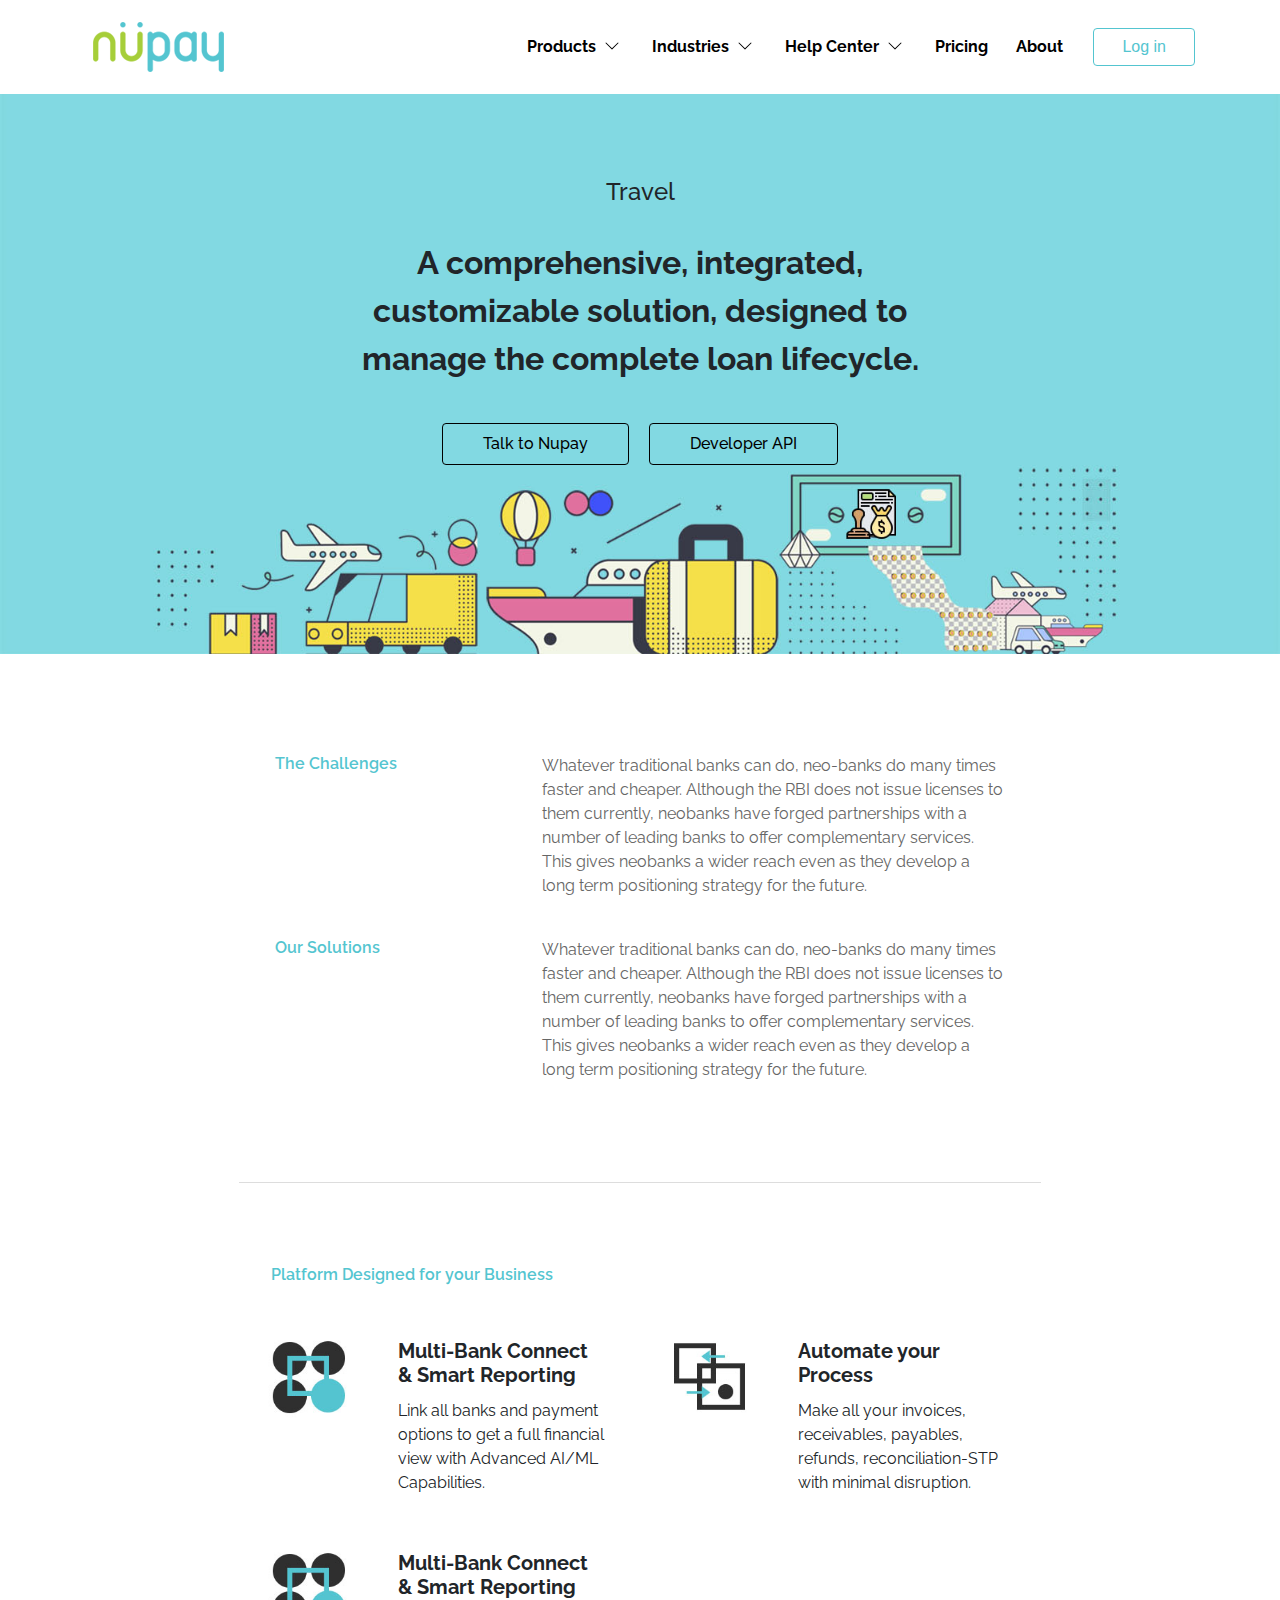
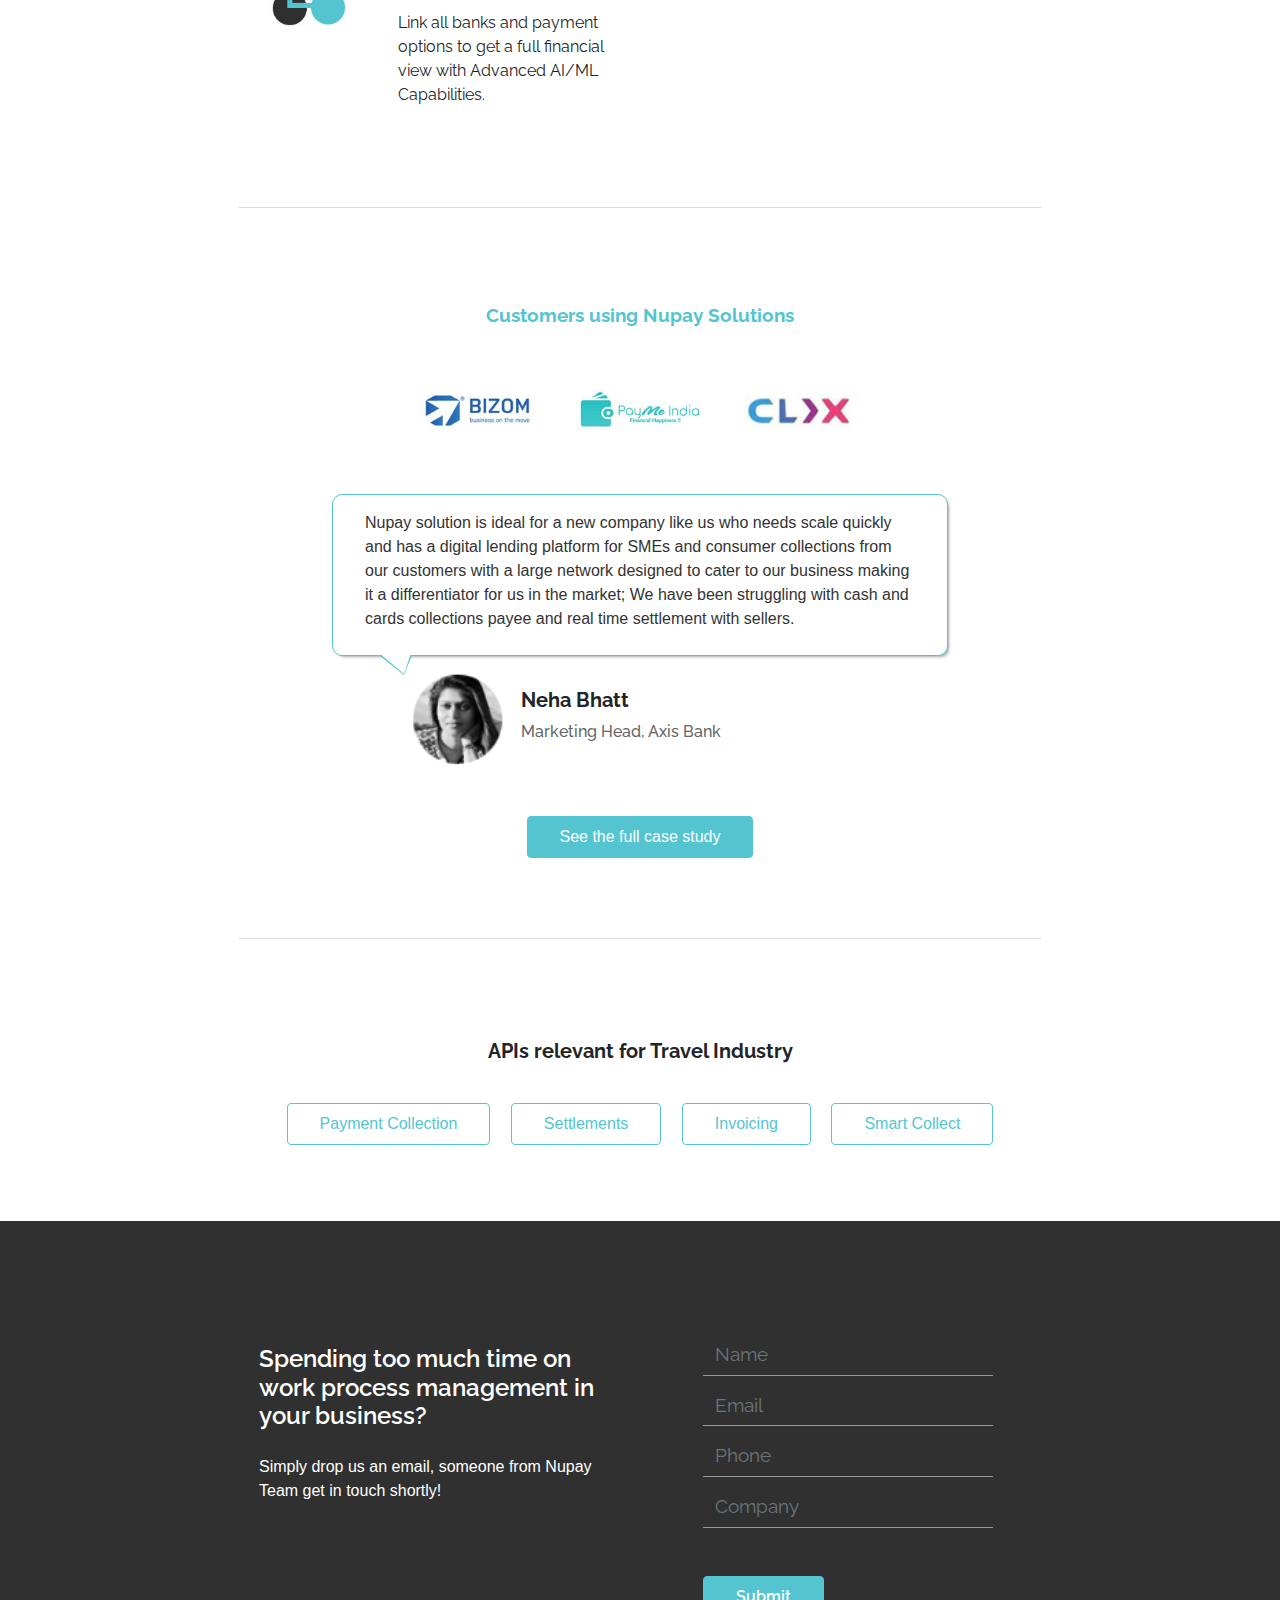
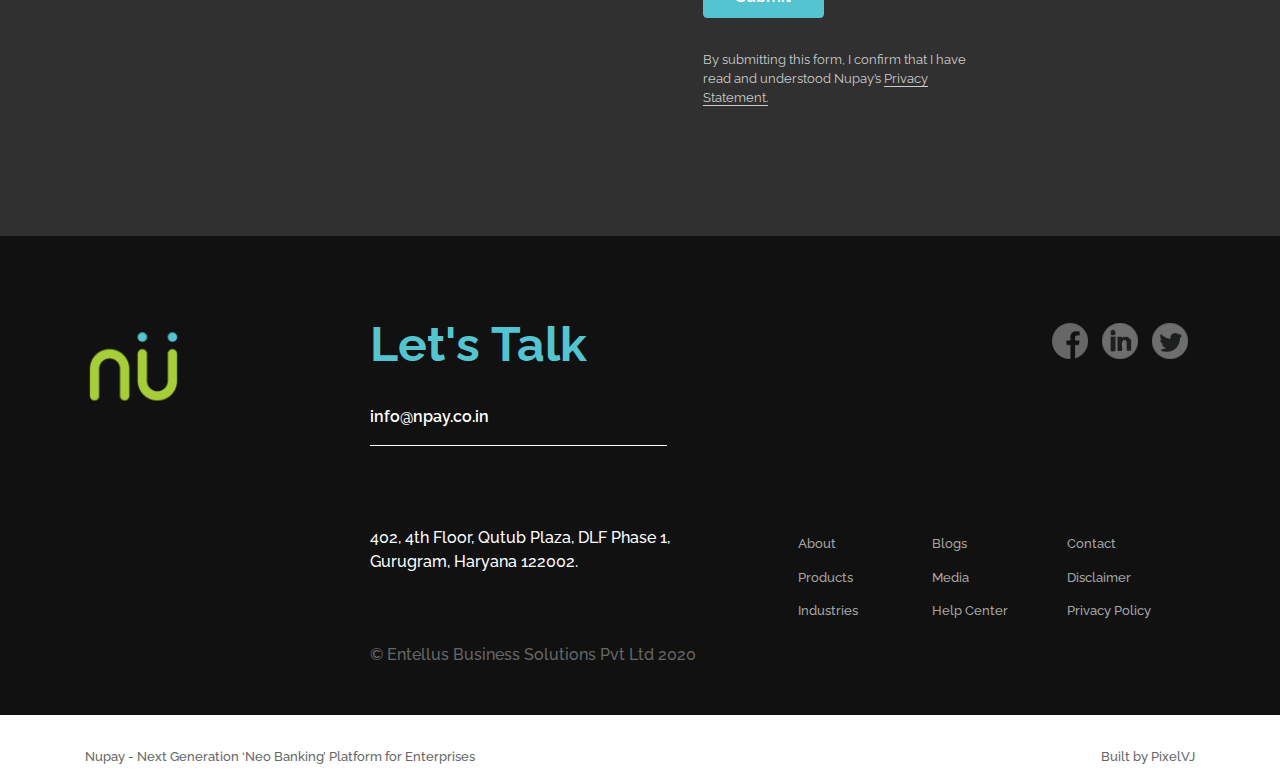
==== commit 89ae5ca7: "nupay update 0.1.5" ====
--- a/industry.html
+++ b/industry.html
@@ -13,277 +13,282 @@
 		<title>Hello, world!</title>
 	</head>
 	<body>
-			<nav class="navbar navbar-expand-lg navbar-light">
+		<nav class="navbar navbar-expand-lg navbar-light">
+			<div class="container">
+				<a class="navbar-brand" href="#">
+					<img src="img/logo.png" alt=" ">
+				</a>
+				<button class="navbar-toggler" type="button" data-toggle="collapse" data-target="#navbarTogglerDemo02" aria-controls="navbarTogglerDemo02" aria-expanded="false" aria-label="Toggle navigation">
+					<span class="navbar-toggler-icon"></span>
+				</button>
+
+				<div class="collapse navbar-collapse" id="navbarTogglerDemo02">
+					<ul class="navbar-nav mr-auto mt-2 mt-lg-0">
+						<li class="nav-item dropdown">
+							<a class="nav-link dropdown-toggle" href="#" id="navbarDropdown" role="button" data-toggle="dropdown" aria-haspopup="true" aria-expanded="false">Products <svg width="1em" height="1em" viewBox="0 0 16 16" class="bi bi-chevron-down" fill="currentColor" xmlns="http://www.w3.org/2000/svg">
+								<path fill-rule="evenodd" d="M1.646 4.646a.5.5 0 0 1 .708 0L8 10.293l5.646-5.647a.5.5 0 0 1 .708.708l-6 6a.5.5 0 0 1-.708 0l-6-6a.5.5 0 0 1 0-.708z"/>
+							  </svg></a>
+							<div class="dropdown-menu" aria-labelledby="navbarDropdown">
+							<a class="dropdown-item" href="#">Action</a>
+							<a class="dropdown-item" href="#">Another action</a>
+							<a class="dropdown-item" href="#">Something else here</a>
+							</div>
+						</li>
+						<li class="nav-item dropdown">
+							<a class="nav-link dropdown-toggle" href="#" id="navbarDropdown" role="button" data-toggle="dropdown" aria-haspopup="true" aria-expanded="false">Industries <svg width="1em" height="1em" viewBox="0 0 16 16" class="bi bi-chevron-down" fill="currentColor" xmlns="http://www.w3.org/2000/svg">
+								<path fill-rule="evenodd" d="M1.646 4.646a.5.5 0 0 1 .708 0L8 10.293l5.646-5.647a.5.5 0 0 1 .708.708l-6 6a.5.5 0 0 1-.708 0l-6-6a.5.5 0 0 1 0-.708z"/>
+							  </svg></a>
+							<div class="dropdown-menu" aria-labelledby="navbarDropdown">
+							<a class="dropdown-item" href="#">Action</a>
+							<a class="dropdown-item" href="#">Another action</a>
+							<a class="dropdown-item" href="#">Something else here</a>
+							</div>
+						</li>
+						<li class="nav-item dropdown">
+							<a class="nav-link dropdown-toggle" href="#" id="navbarDropdown" role="button" data-toggle="dropdown" aria-haspopup="true" aria-expanded="false">Help Center <svg width="1em" height="1em" viewBox="0 0 16 16" class="bi bi-chevron-down" fill="currentColor" xmlns="http://www.w3.org/2000/svg">
+								<path fill-rule="evenodd" d="M1.646 4.646a.5.5 0 0 1 .708 0L8 10.293l5.646-5.647a.5.5 0 0 1 .708.708l-6 6a.5.5 0 0 1-.708 0l-6-6a.5.5 0 0 1 0-.708z"/>
+							  </svg></a>
+							<div class="dropdown-menu" aria-labelledby="navbarDropdown">
+							<a class="dropdown-item" href="#">Action</a>
+							<a class="dropdown-item" href="#">Another action</a>
+							<a class="dropdown-item" href="#">Something else here</a>
+							</div>
+						</li>
+						<li class="nav-item">
+							<a class="nav-link" href="#">Pricing</a>
+						</li>
+						<li class="nav-item">
+							<a class="nav-link" href="#">About</a>
+						</li>
+					</ul>
+					<button class="btn btn-outline-info my-2 my-sm-0" type="submit">Log&nbsp;in</button>
+				</div>
+			</div>
+		</nav>
+			
+		<div class="container-fluid nu_industry_page">
+			<div class="nu_industry_banner">
+				<div class="card">
+					<img src="img/industry_banner.jpg" class="card-img" alt="...">
+					<div class="card-img-overlay">
+						<div class="nu_overlay_wrapper">
+							<h5 class="card-title">Travel</h5>
+							<p class="card-text">A comprehensive, integrated, customizable solution, designed to manage the complete loan lifecycle.</p>
+							<a href="*" class="btn btn-outline-dark">Talk to Nupay</a>
+							<a href="*" class="btn btn-outline-dark">Developer API</a>
+						</div>
+					</div>
+				</div>
+			</div>
+			<div class="container">
+				<div class="nu_section_1">
+					<div class="row">
+						<div class="col-md-4">
+							<div class="card">
+								<div class="card-body">
+									<h3 class="card-title">The Challenges</h3>
+								</div>
+							</div>
+						</div>
+						<div class="col-md-8">
+							<div class="card">
+								<div class="card-body">
+									<p>Whatever traditional banks can do, neo-banks do many times faster and cheaper. Although the RBI does not issue licenses to them currently, neobanks have forged partnerships with a number of leading banks to offer complementary services. This gives neobanks a wider reach even as they develop a long term positioning strategy for the future.</p>
+								</div>
+							</div>
+						</div>
+					</div>
+					<div class="row">
+						<div class="col-md-4">
+							<div class="card">
+								<div class="card-body">
+									<h3 class="card-title">Our Solutions</h3>
+								</div>
+							</div>
+						</div>
+						<div class="col-md-8">
+							<div class="card">
+								<div class="card-body">
+									<p>Whatever traditional banks can do, neo-banks do many times faster and cheaper. Although the RBI does not issue licenses to them currently, neobanks have forged partnerships with a number of leading banks to offer complementary services. This gives neobanks a wider reach even as they develop a long term positioning strategy for the future.</p>
+								</div>
+							</div>
+						</div>
+					</div>
+				</div>
+				<div class="nu_section_2">
+					<p class="section-title">Platform Designed for your Business</p>
+					<div class="row">
+						<div class="col-md-6">
+							<div class="card mb-3" style="max-width: 540px;">
+								<div class="row no-gutters">
+									<div class="col-md-4">
+										<img src="img/multibank.jpg" class="card-img" alt="...">
+									</div>
+									<div class="col-md-8">
+										<div class="card-body">
+											<h5 class="card-title">Multi-Bank Connect & Smart Reporting</h5>
+											<p class="card-text">Link all banks and payment options to get a full financial view with Advanced AI/ML Capabilities.</p>
+										</div>
+									</div>
+								</div>
+							</div>
+						</div>
+						<div class="col-md-6">
+							<div class="card mb-3" style="max-width: 540px;">
+								<div class="row no-gutters">
+									<div class="col-md-4">
+										<img src="img/automate.jpg" class="card-img" alt="...">
+									</div>
+									<div class="col-md-8">
+										<div class="card-body">
+											<h5 class="card-title">Automate your Process</h5>
+											<p class="card-text">Make all your invoices, receivables, payables, refunds, reconciliation-STP with minimal disruption.</p>
+										</div>
+									</div>
+								</div>
+							</div>
+						</div>
+						<div class="col-md-6">
+							<div class="card mb-3" style="max-width: 540px;">
+								<div class="row no-gutters">
+									<div class="col-md-4">
+										<img src="img/multibank.jpg" class="card-img" alt="...">
+									</div>
+									<div class="col-md-8">
+										<div class="card-body">
+											<h5 class="card-title">Multi-Bank Connect & Smart Reporting</h5>
+											<p class="card-text">Link all banks and payment options to get a full financial view with Advanced AI/ML Capabilities.</p>
+										</div>
+									</div>
+								</div>
+							</div>
+						</div>
+					</div>
+				</div>
+				<div class="nu_section_3">
+					<div class="card">
+						<div class="card-body">
+							<h3>Customers using Nupay Solutions</h3>
+							<div>
+								<img src="img/img5.jpg" class="card-img-top" alt="...">
+								<img src="img/img6.jpg" class="card-img-top" alt="...">
+								<img src="img/img7.jpg" class="card-img-top" alt="...">
+							</div>
+						</div>
+					</div>
+					<div class="nu_speech_bubble">
+						<p>Nupay solution is ideal for a new company like us who needs scale quickly and has a digital lending platform for SMEs and consumer collections from our customers with a large network designed to cater to our business making it a differentiator for us in the market; We have been struggling with cash and cards collections payee and real time settlement with sellers.</p>
+					</div>
+					<div class="nu_author">
+						<div class="card">
+							<img src="img/author.png" class="card-img-top" alt="...">
+							<div class="card-body">
+								<h5 class="card-title">Neha Bhatt</h5>
+								<p>Marketing Head, Axis Bank</p>
+							</div>
+						</div>
+					</div>
+					<a href="#" class="btn btn-primary">See the full case study</a>
+				</div>
+				<div class="nu_API">
+					<div class="card">
+						<div class="card-body">
+							<h5 class="card-title">APIs relevant for Travel Industry</h5>
+							<a href="#" class="btn btn-outline-primary">Payment Collection</a>
+							<a href="#" class="btn btn-outline-primary">Settlements</a>
+							<a href="#" class="btn btn-outline-primary">Invoicing</a>
+							<a href="#" class="btn btn-outline-primary">Smart Collect</a>
+						</div>
+					</div>
+				</div>
+			</div>
+			<div class="nu_section_4">
 				<div class="container">
-					<a class="navbar-brand" href="#">
-						<img src="img/logo.png" alt=" ">
-					</a>
-					<button class="navbar-toggler" type="button" data-toggle="collapse" data-target="#navbarTogglerDemo02" aria-controls="navbarTogglerDemo02" aria-expanded="false" aria-label="Toggle navigation">
-						<span class="navbar-toggler-icon"></span>
-					</button>
-
-					<div class="collapse navbar-collapse" id="navbarTogglerDemo02">
-						<ul class="navbar-nav mr-auto mt-2 mt-lg-0">
-							<li class="nav-item dropdown">
-								<a class="nav-link dropdown-toggle" href="#" id="navbarDropdown" role="button" data-toggle="dropdown" aria-haspopup="true" aria-expanded="false">Products</a>
-								<div class="dropdown-menu" aria-labelledby="navbarDropdown">
-								<a class="dropdown-item" href="#">Action</a>
-								<a class="dropdown-item" href="#">Another action</a>
-								<div class="dropdown-divider"></div>
-								<a class="dropdown-item" href="#">Something else here</a>
-								</div>
-							</li>
-							<li class="nav-item dropdown">
-								<a class="nav-link dropdown-toggle" href="#" id="navbarDropdown" role="button" data-toggle="dropdown" aria-haspopup="true" aria-expanded="false">Industries</a>
-								<div class="dropdown-menu" aria-labelledby="navbarDropdown">
-								<a class="dropdown-item" href="#">Action</a>
-								<a class="dropdown-item" href="#">Another action</a>
-								<div class="dropdown-divider"></div>
-								<a class="dropdown-item" href="#">Something else here</a>
-								</div>
-							</li>
-							<li class="nav-item dropdown">
-								<a class="nav-link dropdown-toggle" href="#" id="navbarDropdown" role="button" data-toggle="dropdown" aria-haspopup="true" aria-expanded="false">Help Center</a>
-								<div class="dropdown-menu" aria-labelledby="navbarDropdown">
-								<a class="dropdown-item" href="#">Action</a>
-								<a class="dropdown-item" href="#">Another action</a>
-								<div class="dropdown-divider"></div>
-								<a class="dropdown-item" href="#">Something else here</a>
-								</div>
-							</li>
-							<li class="nav-item">
-								<a class="nav-link" href="#">Pricing</a>
-							</li>
-							<li class="nav-item">
-								<a class="nav-link" href="#">About</a>
-							</li>
-						</ul>
-						<button class="btn btn-outline-info my-2 my-sm-0" type="submit">Log&nbsp;in</button>
-					</div>
-				</div>
-			</nav>
-			
-			<div class="container-fluid nu_industry_page">
-				<div class="nu_industry_banner">
-					<div class="card">
-						<img src="img/industry_banner.jpg" class="card-img" alt="...">
-						<div class="card-img-overlay">
-							<div class="nu_overlay_wrapper">
-								<h5 class="card-title">Travel</h5>
-								<p class="card-text">A comprehensive, integrated, customizable solution, designed to manage the complete loan lifecycle.</p>
-								<a href="*" class="btn btn-outline-dark">Talk to Nupay</a>
-								<a href="*" class="btn btn-outline-dark">Developer API</a>
-							</div>
-						</div>
-					</div>
-				</div>
-				<div class="container">
-					<div class="nu_section_1">
-						<div class="row">
-							<div class="col-md-4">
+					<div class="row">
+						<div class="col-md-6">
+							<div class="nu_section_4a">
 								<div class="card">
 									<div class="card-body">
-										<h3 class="card-title">The Challenges</h3>
-									</div>
-								</div>
-							</div>
-							<div class="col-md-8">
-								<div class="card">
-									<div class="card-body">
-										<p>Whatever traditional banks can do, neo-banks do many times faster and cheaper. Although the RBI does not issue licenses to them currently, neobanks have forged partnerships with a number of leading banks to offer complementary services. This gives neobanks a wider reach even as they develop a long term positioning strategy for the future.</p>
-									</div>
-								</div>
-							</div>
-						</div>
-						<div class="row">
-							<div class="col-md-4">
-								<div class="card">
-									<div class="card-body">
-										<h3 class="card-title">Our Solutions</h3>
-									</div>
-								</div>
-							</div>
-							<div class="col-md-8">
-								<div class="card">
-									<div class="card-body">
-										<p>Whatever traditional banks can do, neo-banks do many times faster and cheaper. Although the RBI does not issue licenses to them currently, neobanks have forged partnerships with a number of leading banks to offer complementary services. This gives neobanks a wider reach even as they develop a long term positioning strategy for the future.</p>
-									</div>
-								</div>
-							</div>
-						</div>
-					</div>
-					<div class="nu_section_2">
-						<p class="section-title">Platform Designed for your Business</p>
-						<div class="row">
-							<div class="col-md-6">
-								<div class="card mb-3" style="max-width: 540px;">
-									<div class="row no-gutters">
-										<div class="col-md-4">
-											<img src="img/multibank.jpg" class="card-img" alt="...">
-										</div>
-										<div class="col-md-8">
-											<div class="card-body">
-												<h5 class="card-title">Multi-Bank Connect & Smart Reporting</h5>
-												<p class="card-text">Link all banks and payment options to get a full financial view with Advanced AI/ML Capabilities.</p>
-											</div>
-										</div>
-									</div>
-								</div>
-							</div>
-							<div class="col-md-6">
-								<div class="card mb-3" style="max-width: 540px;">
-									<div class="row no-gutters">
-										<div class="col-md-4">
-											<img src="img/automate.jpg" class="card-img" alt="...">
-										</div>
-										<div class="col-md-8">
-											<div class="card-body">
-												<h5 class="card-title">Automate your Process</h5>
-												<p class="card-text">Make all your invoices, receivables, payables, refunds, reconciliation-STP with minimal disruption.</p>
-											</div>
-										</div>
-									</div>
-								</div>
-							</div>
-							<div class="col-md-6">
-								<div class="card mb-3" style="max-width: 540px;">
-									<div class="row no-gutters">
-										<div class="col-md-4">
-											<img src="img/multibank.jpg" class="card-img" alt="...">
-										</div>
-										<div class="col-md-8">
-											<div class="card-body">
-												<h5 class="card-title">Multi-Bank Connect & Smart Reporting</h5>
-												<p class="card-text">Link all banks and payment options to get a full financial view with Advanced AI/ML Capabilities.</p>
-											</div>
-										</div>
-									</div>
-								</div>
-							</div>
-						</div>
-					</div>
-					<div class="nu_section_3">
-						<div class="card">
-							<div class="card-body">
-								<h3>Customers using Nupay Solutions</h3>
-								<div id="nu_img_5"></div>
-								<div id="nu_img_6"></div>
-								<div id="nu_img_7"></div>
-							</div>
-						</div>
-						<div class="nu_speech_bubble">
-							<p>Nupay solution is ideal for a new company like us who needs scale quickly and has a digital lending platform for SMEs and consumer collections from our customers with a large network designed to cater to our business making it a differentiator for us in the market; We have been struggling with cash and cards collections payee and real time settlement with sellers.</p>
-						</div>
-						<div class="nu_author">
-							<div class="card">
-								<img src="img/author.png" class="card-img-top" alt="...">
-								<div class="card-body">
-									<h5 class="card-title">Neha Bhatt</h5>
-									<p>Marketing Head, Axis Bank</p>
-								</div>
-							</div>
-						</div>
-						<a href="#" class="btn btn-primary">See the full case study</a>
-					</div>
-					<div class="nu_API">
-						<div class="card">
-							<div class="card-body">
-								<h5 class="card-title">APIs relevant for Travel Industry</h5>
-								<a href="#" class="btn btn-outline-primary">Payment Collection</a>
-								<a href="#" class="btn btn-outline-primary">Settlements</a>
-								<a href="#" class="btn btn-outline-primary">Invoicing</a>
-								<a href="#" class="btn btn-outline-primary">Smart Collect</a>
-							</div>
-						</div>
-					</div>
-				</div>
-				<div class="nu_section_4">
-					<div class="container">
-						<div class="row">
-							<div class="col-md-6">
-								<div class="nu_section_4a">
-									<div class="card">
-										<div class="card-body">
-											<h5 class="card-title">Spending too much time on work process management in your business?</h5>
-											<p>Simply drop us an email, someone from Nupay Team get in touch shortly!</p>
-										</div>
-									</div>
-								</div>
-							</div>
-							<div class="col-md-6">
-								<div class="nu_section_4b">
-									<form>
-										<div class="form-group">
-											<input type="text" class="form-control" id="name" placeholder="Name">
-											<input type="text" class="form-control" id="email" placeholder="Email">
-											<input type="text" class="form-control" id="phone" placeholder="Phone">
-											<input type="text" class="form-control" id="company" placeholder="Company">
-										</div>
-										<a href="#" class="btn btn-primary">Submit</a>
-										<p>By submitting this form, I confirm that I have read and understood Nupay’s <a href="*">Privacy Statement.</a></p>
-									</form>
-								</div>
-							</div>
-						</div>
-					</div>
-				</div>
-			</div>
-
-			<footer>
-				<div class="nu_footer_body">
-					<div class="container">
-						<div class="row">
-							<div class="col-md-3">
-								<div class="card">
-									<img src="img/logo-sm.png" class="card-img-top brand-logo" alt="...">
-								</div>
-							</div>
-							<div class="col-md-9">
-								<div class="nu_footer_sec_1">
-									<div class="nu_footer_sec_1a">
-										<h3>Let's Talk</h3>
-										<p>info@npay.co.in</p>
-									</div>
-									<div class="nu_footer_sec_1b">
+										<h5 class="card-title">Spending too much time on work process management in your business?</h5>
+										<p>Simply drop us an email, someone from Nupay Team get in touch shortly!</p>
+									</div>
+								</div>
+							</div>
+						</div>
+						<div class="col-md-6">
+							<div class="nu_section_4b">
+								<form>
+									<div class="form-group">
+										<input type="text" class="form-control" id="name" placeholder="Name">
+										<input type="text" class="form-control" id="email" placeholder="Email">
+										<input type="text" class="form-control" id="phone" placeholder="Phone">
+										<input type="text" class="form-control" id="company" placeholder="Company">
+									</div>
+									<a href="#" class="btn btn-primary">Submit</a>
+									<p>By submitting this form, I confirm that I have read and understood Nupay’s <a href="*">Privacy Statement.</a></p>
+								</form>
+							</div>
+						</div>
+					</div>
+				</div>
+			</div>
+		</div>
+
+		<footer>
+			<div class="nu_footer_body">
+				<div class="container">
+					<div class="row">
+						<div class="col-md-3">
+							<div class="card">
+								<img src="img/logo-sm.png" class="card-img-top brand-logo" alt="...">
+							</div>
+						</div>
+						<div class="col-md-9">
+							<div class="nu_footer_sec_1">
+								<div class="nu_footer_sec_1a">
+									<h3>Let's Talk</h3>
+									<p>info@npay.co.in</p>
+								</div>
+								<div class="nu_footer_sec_1b">
+									<ul>
+										<li><a href="*"><img src="img/facebook.png" class="card-img-top" alt="..."></a></li>
+										<li><a href="*"><img src="img/linkedin.png" class="card-img-top" alt="..."></a></li>
+										<li><a href="*"><img src="img/twitter.png" class="card-img-top" alt="..."></a></li>
+									</ul>
+								</div>
+							</div>
+							<div class="nu_footer_sec_2">
+								<div class="row">
+									<div class="col-md-6">
+										<p>402, 4th Floor, Qutub Plaza, DLF Phase 1, Gurugram, Haryana 122002.</p>
+									</div>
+									<div class="col-md-6">
 										<ul>
-											<li><a href="*"><img src="img/facebook.png" class="card-img-top" alt="..."></a></li>
-											<li><a href="*"><img src="img/linkedin.png" class="card-img-top" alt="..."></a></li>
-											<li><a href="*"><img src="img/twitter.png" class="card-img-top" alt="..."></a></li>
+											<li><a href="*">About</a></li>
+											<li><a href="*">Blogs</a></li>
+											<li><a href="*">Contact</a></li>
+											<li><a href="*">Products</a></li>
+											<li><a href="*">Media</a></li>
+											<li><a href="*">Disclaimer</a></li>
+											<li><a href="*">Industries</a></li>
+											<li><a href="*">Help Center</a></li>
+											<li><a href="*">Privacy Policy</a></li>
 										</ul>
 									</div>
 								</div>
-								<div class="nu_footer_sec_2">
-									<div class="row">
-										<div class="col-md-6">
-											<p>402, 4th Floor, Qutub Plaza, DLF Phase 1, Gurugram, Haryana 122002.</p>
-										</div>
-										<div class="col-md-6">
-											<ul>
-												<li><a href="*">About</a></li>
-												<li><a href="*">Blogs</a></li>
-												<li><a href="*">Contact</a></li>
-												<li><a href="*">Products</a></li>
-												<li><a href="*">Media</a></li>
-												<li><a href="*">Disclaimer</a></li>
-												<li><a href="*">Industries</a></li>
-												<li><a href="*">Help Center</a></li>
-												<li><a href="*">Privacy Policy</a></li>
-											</ul>
-										</div>
-									</div>
-								</div>
-								<p class="copyright">© Entellus Business Solutions Pvt Ltd 2020</p>
-							</div>
-						</div>
-					</div>
-				</div>
-				<div class="nu_footer_end">
-					<div class="container">
-						<p>Nupay - Next Generation ‘Neo Banking’ Platform for Enterprises</p>
-						<span>Built by PixelVJ</span>
-					</div>
-				</div>
-			</footer>
+							</div>
+							<p class="copyright">© Entellus Business Solutions Pvt Ltd 2020</p>
+						</div>
+					</div>
+				</div>
+			</div>
+			<div class="nu_footer_end">
+				<div class="container">
+					<p>Nupay - Next Generation ‘Neo Banking’ Platform for Enterprises</p>
+					<span>Built by PixelVJ</span>
+				</div>
+			</div>
+		</footer>
 		
 		
 
--- a/css/style.css
+++ b/css/style.css
@@ -1,29 +1,37 @@
 .container-fluid { padding: 0; }
+
+a:hover { text-decoration: none; }
+
+.btn-primary:hover { background-color: #34b1bd !important; border-color: #34b1bd !important; }
 
 .navbar { background-color: #fff; }
 .navbar .navbar-collapse { flex-grow: unset; }
 .navbar .navbar-collapse .navbar-nav { margin-right: 1rem; }
 .navbar .navbar-collapse .navbar-nav .nav-item { margin: 0 .375rem; }
 .navbar .navbar-collapse .navbar-nav .nav-item a { color: #000; font-family: "Raleway", sans-serif; font-weight: bold; }
-.navbar .navbar-collapse button { color: #54c5d0; border-color: #54c5d0; margin-left: 2rem; padding: .375rem 1.75rem; }
+.navbar .navbar-collapse .navbar-nav .nav-item a svg { width: 1.5rem; margin-bottom: 0.2rem; }
+.navbar .navbar-collapse .navbar-nav .nav-item a:after { content: none; }
+.navbar .navbar-collapse .dropdown-menu { border: 1px solid #54c5d0; }
+.navbar .navbar-collapse .btn { color: #54c5d0; border-color: #54c5d0; margin-left: 1rem; padding: .375rem 1.75rem; }
+.navbar .navbar-collapse .btn:hover { background-color: #54c5d0; border-color: #54c5d0; color: #fff; }
 
 footer .nu_footer_body { background-color: #111; padding: 5rem 0 2rem 0; }
 footer .nu_footer_body .card { background: transparent; border: none; }
 footer .nu_footer_body .card .brand-logo { width: 6rem; }
 footer .nu_footer_body .nu_footer_sec_1 { height: auto; overflow: auto; }
-footer .nu_footer_body .nu_footer_sec_1 .nu_footer_sec_1a { float: left; border-bottom: 2px solid #666; padding-right: 5rem; }
+footer .nu_footer_body .nu_footer_sec_1 .nu_footer_sec_1a { float: left; border-bottom: 1px solid #fff; padding-right: 5rem; }
 footer .nu_footer_body .nu_footer_sec_1 .nu_footer_sec_1a h3 { font-family: "Raleway", sans-serif; font-weight: 700; color: #54c5d0; font-size: 3rem; margin-bottom: 2rem; }
-footer .nu_footer_body .nu_footer_sec_1 .nu_footer_sec_1a p { font-family: "Raleway", sans-serif; font-weight: 600; color: #c1c1c1; font-size: 1rem; }
+footer .nu_footer_body .nu_footer_sec_1 .nu_footer_sec_1a p { font-family: "Raleway", sans-serif; font-weight: 600; color: #fff; font-size: 1rem; }
 footer .nu_footer_body .nu_footer_sec_1 .nu_footer_sec_1b { float: right; }
 footer .nu_footer_body .nu_footer_sec_1 .nu_footer_sec_1b ul { list-style: none; padding: 0; }
 footer .nu_footer_body .nu_footer_sec_1 .nu_footer_sec_1b ul li { float: left; }
 footer .nu_footer_body .nu_footer_sec_1 .nu_footer_sec_1b ul li img { width: 50px; }
 footer .nu_footer_body .nu_footer_sec_2 { margin: 5rem 0 0 0; }
-footer .nu_footer_body .nu_footer_sec_2 p { font-family: "Raleway", sans-serif; font-weight: 500; color: #c1c1c1; font-size: 1rem; padding-right: 2rem; }
+footer .nu_footer_body .nu_footer_sec_2 p { font-family: "Raleway", sans-serif; font-weight: 500; color: #fff; font-size: 1rem; padding-right: 2rem; }
 footer .nu_footer_body .nu_footer_sec_2 ul { list-style: none; padding: 0; display: flex; flex-wrap: wrap; justify-content: space-between; }
-footer .nu_footer_body .nu_footer_sec_2 ul li { width: 8rem; margin: 0.5rem 0; }
-footer .nu_footer_body .nu_footer_sec_2 ul li a { color: #666; font-family: "Raleway", sans-serif; font-weight: 500; font-size: 0.8rem; }
-footer .nu_footer_body .copyright { font-family: "Raleway", sans-serif; font-weight: 500; color: #666; font-size: 1rem; }
+footer .nu_footer_body .nu_footer_sec_2 ul li { width: 8rem; margin: 0.3rem 0; }
+footer .nu_footer_body .nu_footer_sec_2 ul li a { color: #a5a5a5; font-family: "Raleway", sans-serif; font-weight: 500; font-size: 0.8rem; }
+footer .nu_footer_body .copyright { font-family: "Raleway", sans-serif; font-weight: 500; color: #666767; font-size: 1rem; }
 footer .nu_footer_end { padding: 2rem 0; }
 footer .nu_footer_end p { font-family: "Raleway", sans-serif; font-weight: 500; color: #666; font-size: 0.8rem; float: left; }
 footer .nu_footer_end span { font-family: "Raleway", sans-serif; font-weight: 500; color: #666; font-size: 0.8rem; float: right; }
@@ -46,8 +54,8 @@
 .nu_home_page .container-fluid .container .nu_section_2 .nu_section_2a .card p { font-family: "Raleway", sans-serif; font-weight: 600; color: #666; font-size: 1.2rem; margin-bottom: 2rem; }
 .nu_home_page .container-fluid .container .nu_section_2 .nu_section_2a .card a.btn { font-family: "Raleway", sans-serif; color: #fff; background-color: #54c5d0; border-color: #54c5d0; font-size: 1rem; }
 .nu_home_page .container-fluid .container .nu_section_2 .nu_section_2b { margin-bottom: 5rem; }
-.nu_home_page .container-fluid .container .nu_section_2 .nu_section_2b .card { border: none; }
-.nu_home_page .container-fluid .container .nu_section_2 .nu_section_2b .card img { width: 8rem; padding: 1rem; }
+.nu_home_page .container-fluid .container .nu_section_2 .nu_section_2b .card { border: none; margin: 2rem 0; }
+.nu_home_page .container-fluid .container .nu_section_2 .nu_section_2b .card img { width: 12rem; padding: 0 1rem; }
 .nu_home_page .container-fluid .container .nu_section_2 .nu_section_2b .card .card-body { padding: 1rem; }
 .nu_home_page .container-fluid .container .nu_section_2 .nu_section_2b .card .card-body .card-title { font-family: "Raleway", sans-serif; font-weight: 700; font-size: 1.1rem; }
 .nu_home_page .container-fluid .container .nu_section_2 .nu_section_2b .card .card-body p { font-family: "Raleway", sans-serif; font-size: 1rem; font-weight: 600; color: #666; }
@@ -62,17 +70,9 @@
 .nu_home_page .container-fluid .container .nu_section_3 .card ul li .nu_percent { font-family: "Raleway", sans-serif; font-weight: 700; }
 .nu_home_page .container-fluid .container .nu_section_4 { margin-bottom: 3rem; }
 .nu_home_page .container-fluid .container .nu_section_4 .card { border: none; border-radius: 0; }
-.nu_home_page .container-fluid .container .nu_section_4 .card .card-body { padding: 1rem 0; }
-.nu_home_page .container-fluid .container .nu_section_4 .card .card-body h3 { font-family: "Raleway", sans-serif; font-weight: 300; font-size: 2.5rem; margin-bottom: 2rem; text-align: center; }
-.nu_home_page .container-fluid .container .nu_section_4 .card .card-body div { display: inline-flex; flex-wrap: wrap; justify-content: space-between; transform: scale(0.75); }
-.nu_home_page .container-fluid .container .nu_section_4 .card .card-body #nu_img_1 { background: url("../img/companies.jpg") 0 11.5rem; width: 8rem; height: 4rem; }
-.nu_home_page .container-fluid .container .nu_section_4 .card .card-body #nu_img_2 { background: url("../img/companies.jpg") -10rem 11.5rem; width: 10rem; height: 4rem; }
-.nu_home_page .container-fluid .container .nu_section_4 .card .card-body #nu_img_3 { background: url("../img/companies.jpg") -22rem 11.5rem; width: 8rem; height: 4rem; }
-.nu_home_page .container-fluid .container .nu_section_4 .card .card-body #nu_img_4 { background: url("../img/companies.jpg") -32rem 11.3rem; width: 8rem; height: 4rem; }
-.nu_home_page .container-fluid .container .nu_section_4 .card .card-body #nu_img_5 { background: url("../img/companies.jpg") -42rem 11.5rem; width: 10rem; height: 4rem; }
-.nu_home_page .container-fluid .container .nu_section_4 .card .card-body #nu_img_6 { background: url("../img/companies.jpg") -54rem 11.5rem; width: 11rem; height: 4rem; }
-.nu_home_page .container-fluid .container .nu_section_4 .card .card-body #nu_img_7 { background: url("../img/companies.jpg") -67rem 11.5rem; width: 7rem; height: 4rem; }
-.nu_home_page .container-fluid .container .nu_section_4 .card .card-body #nu_img_8 { background: url("../img/companies.jpg") -76.3rem 12rem; width: 4rem; height: 4.5rem; }
+.nu_home_page .container-fluid .container .nu_section_4 .card h3 { font-family: "Raleway", sans-serif; font-weight: 300; font-size: 2.5rem; margin-bottom: 2rem; text-align: center; }
+.nu_home_page .container-fluid .container .nu_section_4 .card .card-body { padding: 1rem 0; display: flex; flex-wrap: wrap; justify-content: center; }
+.nu_home_page .container-fluid .container .nu_section_4 .card .card-body img { width: 7rem; margin: 1.5rem 0.5rem; }
 .nu_home_page .nu_section_5 { background-color: #f1fafa; padding: 6rem 0 4rem 0; }
 .nu_home_page .nu_section_5 .card { border: none; background: transparent; }
 .nu_home_page .nu_section_5 .card .card-body { padding: 0 1.25rem; }
@@ -87,32 +87,20 @@
 .nu_home_page .container .nu_section_6 .nu_section_6a .card .card-title { font-family: "Raleway", sans-serif; font-weight: 700; font-size: 1.5rem; margin: 1rem 0; }
 .nu_home_page .container .nu_section_6 .nu_section_6a .card p { font-family: "Raleway", sans-serif; font-weight: 600; color: #666; font-size: 1rem; }
 .nu_home_page .container .nu_section_6 .nu_section_6b .card { border: none; border-radius: 0; }
-.nu_home_page .container .nu_section_6 .nu_section_6b .card .card-body { padding: 1rem 0; display: flex; flex-wrap: wrap; justify-content: space-between; }
-.nu_home_page .container .nu_section_6 .nu_section_6b .card .card-body div { transform: scale(0.8); }
-.nu_home_page .container .nu_section_6 .nu_section_6b .card .card-body #nu_img_9 { background: url(../img/partners.jpg) -2rem -3rem; width: 11.5rem; height: 3rem; }
-.nu_home_page .container .nu_section_6 .nu_section_6b .card .card-body #nu_img_10 { background: url(../img/partners.jpg) -16rem -3rem; width: 10.5rem; height: 3rem; }
-.nu_home_page .container .nu_section_6 .nu_section_6b .card .card-body #nu_img_11 { background: url(../img/partners.jpg) -29rem -3rem; width: 9.5rem; height: 3rem; }
-.nu_home_page .container .nu_section_6 .nu_section_6b .card .card-body #nu_img_12 { background: url(../img/partners.jpg) -40rem -3rem; width: 14rem; height: 3rem; }
-.nu_home_page .container .nu_section_6 .nu_section_6b .card .card-body #nu_img_13 { background: url(../img/partners.jpg) -2rem -8rem; width: 12rem; height: 4rem; }
-.nu_home_page .container .nu_section_6 .nu_section_6b .card .card-body #nu_img_14 { background: url(../img/partners.jpg) -16rem -8rem; width: 13rem; height: 4rem; }
-.nu_home_page .container .nu_section_6 .nu_section_6b .card .card-body #nu_img_15 { background: url(../img/partners.jpg) -31rem -8rem; width: 10rem; height: 4rem; }
-.nu_home_page .container .nu_section_6 .nu_section_6b .card .card-body #nu_img_16 { background: url(../img/partners.jpg) -43.3rem -8rem; width: 10rem; height: 4rem; }
-.nu_home_page .container .nu_section_6 .nu_section_6b .card .card-body #nu_img_17 { background: url(../img/partners.jpg) -2rem 7rem; width: 12rem; height: 4rem; }
-.nu_home_page .container .nu_section_6 .nu_section_6b .card .card-body #nu_img_18 { background: url(../img/partners.jpg) -16rem 7rem; width: 7rem; height: 4rem; }
-.nu_home_page .container .nu_section_6 .nu_section_6b .card .card-body #nu_img_19 { background: url(../img/partners.jpg) -25rem 7rem; width: 8rem; height: 4rem; }
-.nu_home_page .container .nu_section_6 .nu_section_6b .card .card-body #nu_img_20 { background: url(../img/partners.jpg) -34rem 7rem; width: 10rem; height: 4rem; }
+.nu_home_page .container .nu_section_6 .nu_section_6b .card .card-body { padding: 1rem 0; display: flex; flex-wrap: wrap; justify-content: center; }
+.nu_home_page .container .nu_section_6 .nu_section_6b .card .card-body img { width: 9rem; margin: 1rem 0.5rem; }
 .nu_home_page .container .nu_section_7 { margin-bottom: 6rem; height: auto; overflow: auto; }
 .nu_home_page .container .nu_section_7 .section-title { color: #54c5d0; font-family: "Raleway", sans-serif; font-weight: 600; font-size: 1rem; padding: 1rem; }
 .nu_home_page .container .nu_section_7 .row { margin: 3rem 0; }
-.nu_home_page .container .nu_section_7 .row .col-3 { padding-right: 0; }
-.nu_home_page .container .nu_section_7 .row .col-3 .nav-link.active { color: #54c5d0; font-family: "Poppins", sans-serif; font-weight: 600; background-color: #fff; box-shadow: -4px 0px 4px 1px #ccc; border-radius: 0; z-index: 1; margin-right: 0; }
-.nu_home_page .container .nu_section_7 .row .col-3 .nav-link { color: #666; font-family: "Poppins", sans-serif; padding: 1rem 0 1rem 1rem; border-bottom: 1px solid #ddd; border-radius: 0; margin-right: 2rem; }
-.nu_home_page .container .nu_section_7 .row .col-3 .nav-link:first-child { margin-top: 0; }
-.nu_home_page .container .nu_section_7 .row .col-9 { padding-left: 0; }
-.nu_home_page .container .nu_section_7 .row .col-9 .tab-content { padding: 1rem; box-shadow: 0px 0px 4px 1px #ccc; border: none; margin-left: 0px; z-index: 0; }
-.nu_home_page .container .nu_section_7 .row .col-9 .tab-content .card { border: none; }
-.nu_home_page .container .nu_section_7 .row .col-9 .tab-content .card .card-body { padding: 1rem; }
-.nu_home_page .container .nu_section_7 .row .col-9 .tab-content .card .card-body h5 { font-family: "Poppins", sans-serif; font-weight: 300; color: #666; line-height: 1.6; font-size: 1rem; }
+.nu_home_page .container .nu_section_7 .row .col-12.col-lg-3 { padding-right: 0; }
+.nu_home_page .container .nu_section_7 .row .col-12.col-lg-3 .nav-link.active { color: #54c5d0; font-family: "Poppins", sans-serif; font-weight: 600; background-color: #fff; box-shadow: -3px -4px 7px -4px #ccc, -6px 2px 5px -8px #CCC, -4px 4px 7px -4px #ccc; border-radius: 0; z-index: 1; margin-right: 0; }
+.nu_home_page .container .nu_section_7 .row .col-12.col-lg-3 .nav-link { color: #666; font-family: "Poppins", sans-serif; padding: 1rem 0 1rem 1rem; border-bottom: 1px solid #ddd; border-radius: 0; margin-right: 2rem; }
+.nu_home_page .container .nu_section_7 .row .col-12.col-lg-3 .nav-link:first-child { margin-top: 0; }
+.nu_home_page .container .nu_section_7 .row .col-12.col-lg-9 { padding-left: 0; }
+.nu_home_page .container .nu_section_7 .row .col-12.col-lg-9 .tab-content { padding: 1rem; box-shadow: 0px 0px 4px 1px #ccc; border: none; margin-left: 0px; z-index: 0; }
+.nu_home_page .container .nu_section_7 .row .col-12.col-lg-9 .tab-content .card { border: none; }
+.nu_home_page .container .nu_section_7 .row .col-12.col-lg-9 .tab-content .card .card-body { padding: 1rem; }
+.nu_home_page .container .nu_section_7 .row .col-12.col-lg-9 .tab-content .card .card-body h5 { font-family: "Poppins", sans-serif; font-weight: 300; color: #666; line-height: 1.6; font-size: 1rem; }
 .nu_home_page .nu_section_8 { background-color: #303030; padding: 5rem 0; }
 .nu_home_page .nu_section_8 .nu_section_8a .card { background: transparent; border: none; }
 .nu_home_page .nu_section_8 .nu_section_8a .card .card-body .section-title { color: #54c5d0; font-family: "Raleway", sans-serif; font-weight: 600; font-size: 1rem; }
@@ -133,26 +121,25 @@
 .nu_industry_page .nu_industry_banner .card .card-img { border-radius: 0; }
 .nu_industry_page .nu_industry_banner .card .card-img-overlay { height: auto; overflow: auto; display: flex; align-items: baseline; justify-content: center; text-align: center; margin: 4rem 0; }
 .nu_industry_page .nu_industry_banner .card .card-img-overlay .nu_overlay_wrapper { width: 50%; }
-.nu_industry_page .nu_industry_banner .card .card-img-overlay .nu_overlay_wrapper h5 { font-family: "Raleway", sans-serif; font-weight: 500; }
-.nu_industry_page .nu_industry_banner .card .card-img-overlay .nu_overlay_wrapper p { font-family: "Raleway", sans-serif; font-size: 2rem; font-weight: 600; margin: 2rem 0; }
-.nu_industry_page .nu_industry_banner .card .card-img-overlay .nu_overlay_wrapper .btn { padding: 0.5rem 2.5rem; font-family: "Raleway", sans-serif; font-weight: 500; margin: 0.5rem; }
+.nu_industry_page .nu_industry_banner .card .card-img-overlay .nu_overlay_wrapper h5 { font-family: "Raleway", sans-serif; font-weight: 500; font-size: 1.5rem; }
+.nu_industry_page .nu_industry_banner .card .card-img-overlay .nu_overlay_wrapper p { font-family: "Raleway", sans-serif; font-size: 2rem; font-weight: 700; margin: 2rem 0; }
+.nu_industry_page .nu_industry_banner .card .card-img-overlay .nu_overlay_wrapper .btn { padding: 0.5rem 2.5rem; font-family: "Raleway", sans-serif; font-weight: 500; margin: 0.5rem; color: #000; border-color: #000; }
+.nu_industry_page .nu_industry_banner .card .card-img-overlay .nu_overlay_wrapper .btn:hover { color: #fff; }
 .nu_industry_page .nu_section_1 { height: auto; overflow: auto; padding: 2rem 1rem; margin: 3rem 0; }
 .nu_industry_page .nu_section_1 .card { border: none; border-radius: 0; font-family: "Raleway", sans-serif; }
 .nu_industry_page .nu_section_1 .card .card-title { font-size: 1rem; color: #54c5d0; font-weight: 600; }
 .nu_industry_page .nu_section_1 .card p { font-size: 1rem; color: #666; margin: 0; }
 .nu_industry_page .nu_section_2 { height: auto; overflow: auto; padding: 4rem 1rem; margin: 3rem 0; border-top: 1px solid #ddd; border-bottom: 1px solid #ddd; }
-.nu_industry_page .nu_section_2 .section-title { font-family: "Raleway", sans-serif; font-size: 1rem; color: #54c5d0; font-weight: 600; padding: 1rem 2rem; }
+.nu_industry_page .nu_section_2 .section-title { font-family: "Raleway", sans-serif; font-size: 1rem; color: #54c5d0; font-weight: 600; padding: 1rem; }
 .nu_industry_page .nu_section_2 .card { border: none; border-radius: 0; font-family: "Raleway", sans-serif; }
-.nu_industry_page .nu_section_2 .card img { padding: 1.5rem; }
+.nu_industry_page .nu_section_2 .card img { padding: 1rem 0.5rem; width: 12rem; }
 .nu_industry_page .nu_section_2 .card .card-body .card-title { font-weight: 700; }
 .nu_industry_page .nu_section_3 { height: auto; overflow: auto; padding: 2rem 1rem; margin: 3rem 0; text-align: center; border-bottom: 1px solid #ddd; }
 .nu_industry_page .nu_section_3 .card { border: none; border-radius: 0; }
 .nu_industry_page .nu_section_3 .card .card-body { padding: 1rem 0; text-align: center; }
 .nu_industry_page .nu_section_3 .card .card-body h3 { font-family: "Raleway", sans-serif; color: #54c5d0; font-weight: 700; font-size: 1.2rem; margin-bottom: 2rem; text-align: center; }
-.nu_industry_page .nu_section_3 .card .card-body div { display: inline-flex; flex-wrap: wrap; justify-content: space-between; transform: scale(0.75); }
-.nu_industry_page .nu_section_3 .card .card-body #nu_img_5 { background: url("../img/companies.jpg") -42rem 11.5rem; width: 10rem; height: 4rem; }
-.nu_industry_page .nu_section_3 .card .card-body #nu_img_6 { background: url("../img/companies.jpg") -54rem 11.5rem; width: 11rem; height: 4rem; }
-.nu_industry_page .nu_section_3 .card .card-body #nu_img_7 { background: url("../img/companies.jpg") -67rem 11.5rem; width: 7rem; height: 4rem; }
+.nu_industry_page .nu_section_3 .card .card-body div { display: flex; flex-wrap: wrap; justify-content: center; }
+.nu_industry_page .nu_section_3 .card .card-body div img { width: 8rem; margin: 1.5rem 1rem; }
 .nu_industry_page .nu_section_3 .nu_speech_bubble { position: relative; width: 80%; text-align: left; padding: 1rem 2rem 0.5rem 2rem; margin: 1rem auto; border: 1px solid #54c5d0; color: #333; background: #fff; -webkit-border-radius: 10px; -moz-border-radius: 10px; border-radius: 10px; box-shadow: 3px 3px 3px -2px #aaa; }
 .nu_industry_page .nu_section_3 .nu_speech_bubble:after { content: ""; position: absolute; bottom: -19px; left: 46px; border-width: 21px 7px 0px 25px; border-style: solid; border-color: #fff transparent; display: block; width: 0; }
 .nu_industry_page .nu_section_3 .nu_speech_bubble:before { content: ""; position: absolute; bottom: -20px; left: 46px; border-width: 20px 8px 0px 25px; border-style: solid; border-color: #54c5d0 transparent; display: block; width: 0; }
@@ -181,14 +168,15 @@
 .nu_industry_page footer .container { width: auto; }
 
 /********************* Product Page *********************/
-.nu_product_page .nu_section_1 { height: auto; overflow: auto; padding: 1rem; margin: 3rem 0 5rem 0; }
+.nu_product_page .nu_section_1 { height: auto; overflow: auto; padding: 1rem; margin: 1.5rem 0 5rem 0; }
 .nu_product_page .nu_section_1 .card { border: none; border-radius: 0; font-family: "Raleway", sans-serif; }
 .nu_product_page .nu_section_1 .card img { border: none; border-radius: 0; }
-.nu_product_page .nu_section_1 .nu_section_1a .card-title { font-weight: 900; }
-.nu_product_page .nu_section_1 .nu_section_1a p { font-weight: 500; color: #333; }
-.nu_product_page .nu_section_1 .nu_section_1a ul { list-style: none; padding: 0; margin-bottom: 1.5rem; }
-.nu_product_page .nu_section_1 .nu_section_1a ul li { margin-bottom: 0.5rem; }
-.nu_product_page .nu_section_1 .nu_section_1a ul li a { color: #333; border-bottom: 1px dashed #333; }
+.nu_product_page .nu_section_1 .nu_section_1a .card-body { padding: 0; }
+.nu_product_page .nu_section_1 .nu_section_1a .card-body .card-title { font-weight: 900; }
+.nu_product_page .nu_section_1 .nu_section_1a .card-body p { font-weight: 500; color: #333; }
+.nu_product_page .nu_section_1 .nu_section_1a .card-body ul { list-style: none; padding: 0; margin-bottom: 1.5rem; }
+.nu_product_page .nu_section_1 .nu_section_1a .card-body ul li { margin-bottom: 0.5rem; }
+.nu_product_page .nu_section_1 .nu_section_1a .card-body ul li a { color: #333; border-bottom: 1px dashed #333; }
 .nu_product_page .nu_section_1 .nu_section_1a .btn { margin-right: 0.5rem; padding: 0.5rem 2rem; font-weight: 600; }
 .nu_product_page .nu_section_1 .nu_section_1a .btn-primary { background-color: #54c5d0; border-color: #54c5d0; }
 .nu_product_page .nu_section_1 .nu_section_1a .btn-outline-primary { border-color: #54c5d0; color: #54c5d0; }
@@ -198,7 +186,7 @@
 .nu_product_page .nu_section_2 h4 { font-family: "Raleway", sans-serif; font-weight: 600; font-size: 1.4rem; color: #54c5d0; margin-bottom: 3rem; }
 .nu_product_page .nu_section_2 .carousel-inner { width: 88%; }
 .nu_product_page .nu_section_2 .carousel-inner .card { border: none; border-radius: 0; }
-.nu_product_page .nu_section_2 .carousel-inner .card img { width: 7rem; padding: 0 1rem; }
+.nu_product_page .nu_section_2 .carousel-inner .card img { width: 10rem; padding: 0; }
 .nu_product_page .nu_section_2 .carousel-inner .card .card-body { padding: 0.5rem; }
 .nu_product_page .nu_section_2 .carousel-inner .card .card-body .card-title { font-size: 1.2rem; }
 .nu_product_page .nu_section_2 .carousel-inner .card .card-body p { font-size: 0.9rem; }
@@ -208,13 +196,14 @@
 .nu_product_page .nu_section_3 { height: auto; overflow: auto; padding: 1rem; margin: 3rem 0; }
 .nu_product_page .nu_section_3 .row { margin: 2rem 0; }
 .nu_product_page .nu_section_3 .row:last-child { margin-bottom: 0; }
+.nu_product_page .nu_section_3 .card-image { background-image: url(../img/circle.png); background-position-x: 18%; background-position-y: center; background-size: 60%; background-repeat: no-repeat; }
+.nu_product_page .nu_section_3 .card-image img { width: 80%; }
 .nu_product_page .nu_section_3 .card { border: none; border-radius: 0; font-family: "Raleway", sans-serif; }
-.nu_product_page .nu_section_3 .card img { width: 80%; }
 .nu_product_page .nu_section_3 .card .card-body { margin: 2rem 0; }
 .nu_product_page .nu_section_3 .card .card-body .card-title { font-weight: 700; color: #54c5d0; margin-bottom: 1.5rem; }
 .nu_product_page .nu_section_3 .card .card-body h4 { font-weight: 700; font-size: 1.8rem; }
 .nu_product_page .nu_section_3 .card .card-body ul { padding: 1rem; }
-.nu_product_page .nu_section_3 .card .card-body ul li { color: #333; margin-bottom: 0.8rem; }
+.nu_product_page .nu_section_3 .card .card-body ul li { margin-bottom: 0.8rem; }
 .nu_product_page .nu_section_3 .card .card-body .btn { border-color: #54c5d0; color: #54c5d0; font-weight: 600; font-size: 0.8rem; padding: 0.5rem 1rem; }
 .nu_product_page .nu_section_3 .card .card-body .btn:hover, .nu_product_page .nu_section_3 .card .card-body .btn:focus { background-color: #54c5d0; color: #fff; border-color: #54c5d0; }
 .nu_product_page .nu_section_4 { height: auto; overflow: auto; width: 95%; padding: 1rem; margin: 3rem auto; padding: 0rem 4rem; border: 10px solid #f0fafb; border-radius: 0; }
@@ -232,15 +221,9 @@
 .nu_product_page .nu_section_5 { height: auto; overflow: auto; padding: 2rem 1rem; margin: 3rem 0; }
 .nu_product_page .nu_section_5 .card { border: none; border-radius: 0; text-align: center; }
 .nu_product_page .nu_section_5 .card .card-title { font-family: "Raleway", sans-serif; font-size: 1.5rem; font-weight: 600; }
-.nu_product_page .nu_section_5 .card .card-body { padding: 1rem 0; display: flex; flex-wrap: wrap; justify-content: space-between; }
-.nu_product_page .nu_section_5 .card .card-body div { transform: scale(0.8); }
-.nu_product_page .nu_section_5 .card .card-body #nu_ind_1 { background: url(../img/industry_sprite.jpg) -3rem -2rem; width: 9rem; height: 11rem; }
-.nu_product_page .nu_section_5 .card .card-body #nu_ind_2 { background: url(../img/industry_sprite.jpg) -14rem -2rem; width: 9rem; height: 11rem; }
-.nu_product_page .nu_section_5 .card .card-body #nu_ind_3 { background: url(../img/industry_sprite.jpg) -26rem -2rem; width: 9rem; height: 11rem; }
-.nu_product_page .nu_section_5 .card .card-body #nu_ind_4 { background: url(../img/industry_sprite.jpg) -38rem -2rem; width: 9rem; height: 11rem; }
-.nu_product_page .nu_section_5 .card .card-body #nu_ind_5 { background: url(../img/industry_sprite.jpg) -51rem -2rem; width: 9rem; height: 11rem; }
-.nu_product_page .nu_section_5 .card .card-body #nu_ind_6 { background: url(../img/industry_sprite.jpg) -64rem -2rem; width: 9rem; height: 11rem; }
-.nu_product_page .nu_section_5 .card .card-body #nu_ind_7 { background: url(../img/industry_sprite.jpg) -76rem -2rem; width: 9rem; height: 11rem; }
+.nu_product_page .nu_section_5 .card .card-body { padding: 1rem 0; display: flex; flex-wrap: wrap; justify-content: center; }
+.nu_product_page .nu_section_5 .card .card-body .card { width: 8rem; padding: 0.5rem; margin: 0.5rem; }
+.nu_product_page .nu_section_5 .card .card-body .card .img-caption { font-size: 0.8rem; font-family: "Raleway", sans-serif; font-weight: 600; }
 .nu_product_page .nu_section_6 { height: auto; overflow: auto; padding: 2rem 1rem; margin: 3rem 0; background-color: #3f3f3f; }
 .nu_product_page .nu_section_6 .card { border: none; border-radius: 0; width: 70%; margin: 2rem auto; background-color: transparent; color: #fff; text-align: center; font-family: "Raleway", sans-serif; }
 .nu_product_page .nu_section_6 .card .card-body { padding: 1rem 0; }
@@ -251,15 +234,225 @@
 .nu_product_page .nu_section_7 { height: auto; overflow: auto; padding: 2rem 1rem; margin: 3rem 0 8rem 0; }
 .nu_product_page .nu_section_7 h4 { font-family: "Raleway", sans-serif; font-weight: 700; font-size: 1.5rem; margin-left: 1rem; }
 .nu_product_page .nu_section_7 .row { margin: 3rem 0; }
-.nu_product_page .nu_section_7 .row .col-4 { padding-right: 0; }
-.nu_product_page .nu_section_7 .row .col-4 .nav-link.active { color: #54c5d0; font-family: "Poppins", sans-serif; font-weight: 600; background-color: #fff; box-shadow: -4px 0px 4px 1px #ccc; border-radius: 0; z-index: 1; margin-right: 0; }
-.nu_product_page .nu_section_7 .row .col-4 .nav-link { color: #666; font-family: "Poppins", sans-serif; padding: 1rem 0 1rem 1rem; border-bottom: 1px solid #ddd; border-radius: 0; margin-right: 2rem; }
-.nu_product_page .nu_section_7 .row .col-4 .nav-link:first-child { margin-top: 0; }
-.nu_product_page .nu_section_7 .row .col-8 { padding-left: 0; }
-.nu_product_page .nu_section_7 .row .col-8 .tab-content { padding: 1rem; box-shadow: 0px 0px 4px 1px #ccc; border: none; margin-left: 0px; z-index: 0; }
-.nu_product_page .nu_section_7 .row .col-8 .tab-content .card { border: none; font-family: "Raleway", sans-serif; }
-.nu_product_page .nu_section_7 .row .col-8 .tab-content .card .card-body { padding: 0 2rem; }
-.nu_product_page .nu_section_7 .row .col-8 .tab-content .card .card-body h5 { font-family: "Poppins", sans-serif; font-weight: 600; line-height: 1.6; font-size: 1.5rem; width: 80%; }
-.nu_product_page .nu_section_7 .row .col-8 .tab-content .card .card-body p { color: #333; font-size: 1.2rem; }
+.nu_product_page .nu_section_7 .row .col-12.col-md-5.col-lg-4 { padding-right: 0; }
+.nu_product_page .nu_section_7 .row .col-12.col-md-5.col-lg-4 .nav-link.active { color: #54c5d0; font-family: "Poppins", sans-serif; font-weight: 600; background-color: #fff; box-shadow: -3px -4px 7px -4px #ccc, -6px 2px 5px -8px #CCC, -4px 4px 7px -4px #ccc; border-radius: 0; z-index: 1; margin-right: 0; }
+.nu_product_page .nu_section_7 .row .col-12.col-md-5.col-lg-4 .nav-link { color: #666; font-family: "Poppins", sans-serif; padding: 1rem 0 1rem 1rem; border-bottom: 1px solid #ddd; border-radius: 0; margin-right: 2rem; }
+.nu_product_page .nu_section_7 .row .col-12.col-md-5.col-lg-4 .nav-link:first-child { margin-top: 0; }
+.nu_product_page .nu_section_7 .row .col-12.col-md-7.col-lg-8 { padding-left: 0; }
+.nu_product_page .nu_section_7 .row .col-12.col-md-7.col-lg-8 .tab-content { padding: 1rem; box-shadow: 0px 0px 4px 1px #ccc; border: none; margin-left: 0px; z-index: 0; }
+.nu_product_page .nu_section_7 .row .col-12.col-md-7.col-lg-8 .tab-content .card { border: none; font-family: "Raleway", sans-serif; }
+.nu_product_page .nu_section_7 .row .col-12.col-md-7.col-lg-8 .tab-content .card .card-body { padding: 0 2rem; }
+.nu_product_page .nu_section_7 .row .col-12.col-md-7.col-lg-8 .tab-content .card .card-body h5 { font-family: "Poppins", sans-serif; font-weight: 600; line-height: 1.6; font-size: 1.5rem; width: 80%; }
+.nu_product_page .nu_section_7 .row .col-12.col-md-7.col-lg-8 .tab-content .card .card-body p { color: #333; font-size: 1.2rem; }
+
+/*********************** MEDIA QUERIES ***********************/
+@media only screen and (min-width: 1540px) { .container { max-width: 85%; }
+  .nu_home_page .container-fluid .container .nu_section_1 { margin-bottom: 32rem; }
+  .nu_home_page .container-fluid .container .nu_section_1 .nu_section_1a h1 { font-size: 4rem; }
+  .nu_home_page .container-fluid .container .nu_section_1 .nu_section_1a p { font-size: 1.8rem; }
+  .nu_home_page .container-fluid .container .nu_section_1 .nu_section_1a button { font-size: 1.5rem; padding: 0.375rem 2rem; margin: 1rem 0; }
+  .nu_home_page .container-fluid .container .nu_section_2 { margin-top: 3rem; }
+  .nu_home_page .container-fluid .container .nu_section_2 .nu_section_2a .card .card-title, .nu_home_page .nu_section_8 .nu_section_8a .card .card-body h5 { font-size: 2.5rem; }
+  .nu_home_page .container-fluid .container .nu_section_1 a, .nu_home_page .container-fluid .container .nu_section_2 .nu_section_2a .card p, .nu_home_page .container-fluid .container .nu_section_2 .nu_section_2a .card a.btn, .nu_home_page .container-fluid .container .nu_section_2 .nu_section_2b .card .card-body .card-title, .nu_home_page .container-fluid .container .nu_section_2 .nu_section_2a .card a, .nu_home_page .nu_section_5 .card .card-body a, .nu_home_page .container .nu_section_6 .nu_section_6a .card p, .nu_home_page .container .nu_section_6 .nu_section_6a .card a, .nu_home_page .container .nu_section_7 .section-title, .nu_home_page .container .nu_section_7 .row .col-12.col-lg-9 .tab-content .card .card-body h5, .nu_home_page .nu_section_8 .nu_section_8a .card .card-body .section-title, .nu_home_page .nu_section_8 .nu_section_8a .card .card-body ul li a { font-size: 1.5rem; }
+  .nu_home_page .container-fluid .container .nu_section_2 .nu_section_2b .card { margin-bottom: 3rem; }
+  .nu_home_page .container-fluid .container .nu_section_3 .card h3 { font-size: 2.8rem; }
+  .nu_home_page .container-fluid .container .nu_section_4 .card .card-body div, .nu_home_page .container .nu_section_6 .nu_section_6b .card .card-body div { transform: scale(1); margin: 1rem; }
+  .nu_home_page .nu_section_5 .card .card-body .card-title, .nu_home_page .container .nu_section_6 .nu_section_6a .card .card-title { font-size: 2rem; }
+  .nu_home_page .container .nu_section_7 .row .col-12.col-lg-3 .nav-link { font-size: 1.2rem; }
+  .nu_home_page .nu_section_8 .nu_section_8a .card .card-body .btn { font-size: 1rem; }
+  .nu_home_page .nu_section_8 .nu_section_8a .card .card-body ul { margin: 2.5rem 0; }
+  .nu_home_page .nu_section_8 .nu_section_8a .card .card-body ul li { margin: 1rem 0; }
+  footer .nu_footer_body .card .brand-logo { width: 9rem; }
+  footer .nu_footer_body .nu_footer_sec_1 .nu_footer_sec_1a h3 { font-size: 4rem; }
+  footer .nu_footer_body .nu_footer_sec_1 .nu_footer_sec_1a p { font-size: 1.8rem; }
+  footer .nu_footer_body .nu_footer_sec_2 p { padding-right: 4rem; font-size: 1.5rem; }
+  footer .nu_footer_body .nu_footer_sec_2 ul li a { font-size: 1rem; }
+  footer .nu_footer_body .copyright { font-size: 1.2rem; }
+  footer .nu_footer_end p, footer .nu_footer_end span { font-size: 1rem; }
+  .nu_industry_page .nu_industry_banner .card .card-img-overlay { margin: 3rem 0; }
+  .nu_industry_page .nu_industry_banner .card .card-img-overlay .nu_overlay_wrapper { width: 60%; }
+  .nu_industry_page .nu_industry_banner .card .card-img-overlay .nu_overlay_wrapper p { font-size: 3rem; }
+  .nu_industry_page .nu_industry_banner .card .card-img-overlay .nu_overlay_wrapper h5, .nu_industry_page .nu_industry_banner .card .card-img-overlay .nu_overlay_wrapper .btn, .nu_industry_page .nu_section_2 .section-title, .nu_industry_page .nu_section_3 .card .card-body h3, .nu_industry_page .nu_section_3 .nu_author .card .card-body h5, .nu_industry_page .nu_section_3 .btn, .nu_industry_page .nu_API .card .card-title, .nu_industry_page .nu_API .card .btn, .nu_industry_page .nu_section_4 .nu_section_4a .card .card-body p, .nu_industry_page .nu_section_4 .nu_section_4b form .btn { font-size: 1.5rem; }
+  .nu_industry_page .nu_section_1 .card .card-title, .nu_industry_page .nu_section_1 .card p, .nu_industry_page .nu_section_2 .card .card-body .card-text, .nu_industry_page .nu_section_3 .nu_speech_bubble p { font-size: 1.2rem; }
+  .nu_industry_page .nu_section_2 .card .card-body .card-title { font-size: 1.8rem; }
+  .nu_industry_page .nu_section_3 .card .card-body div { transform: scale(1); margin: 1rem; }
+  .nu_industry_page .nu_section_3 .nu_author .card .card-body p { font-size: 1.1rem; }
+  .nu_industry_page .nu_section_4 .nu_section_4a .card .card-body h5 { font-size: 2rem; }
+  .nu_industry_page .nu_section_4 .nu_section_4b form input { font-size: 1.5rem; margin-bottom: 1rem; }
+  .nu_industry_page .nu_section_4 .nu_section_4b form p { font-size: 1rem; }
+  .nu_product_page .nu_section_1 { margin: 5rem 0; }
+  .nu_product_page .nu_section_1 .card .card-body { padding: 0; }
+  .nu_product_page .nu_section_1 .nu_section_1a .card-title { font-size: 3rem; }
+  .nu_product_page .nu_section_1 .nu_section_1a p, .nu_product_page .nu_section_1 .nu_section_1a ul li a, .nu_product_page .nu_section_2 h4, .nu_product_page .nu_section_3 .card .card-body .card-title { font-size: 1.5rem; }
+  .nu_product_page .nu_section_1 .nu_section_1a .btn { padding: 1rem 1.5rem; }
+  .nu_product_page .nu_section_1 .nu_section_1b { margin-top: 8rem; padding: 0rem; }
+  .nu_product_page .nu_section_2 .carousel-inner .card img { padding: 0; margin-bottom: 1rem; }
+  .nu_product_page .nu_section_2 .carousel-inner .card .card-body .card-title { font-weight: 700; font-size: 1.5rem; }
+  .nu_product_page .nu_section_2 .carousel-inner .card .card-body p { font-size: 1rem; }
+  .nu_product_page .nu_section_2 .carousel-control-next, .nu_product_page .nu_section_2 .carousel-control-prev { top: 40%; bottom: 40%; width: 3.5rem; }
+  .nu_product_page .nu_section_2 .carousel-control-prev { right: 4.5rem; }
+  .nu_product_page .nu_section_3 .card .card-body h4 { font-size: 2.5rem; }
+  .nu_product_page .nu_section_3 .card .card-body ul li, .nu_product_page .nu_section_4 .nu_sub_sec_4 .nu_sub_sec_4b .card p, .nu_product_page .nu_section_7 .row .col-12.col-md-5.col-lg-4 .nav-link { font-size: 1.2rem; }
+  .nu_product_page .nu_section_3 .card .card-body .btn { font-size: 1.2rem; padding: 1rem 1.5rem; }
+  .nu_product_page .nu_section_4 .nu_sub_sec_4 .nu_sub_sec_4b { margin: 3rem 0; }
+  .nu_product_page .nu_section_4 .nu_sub_sec_4 .nu_sub_sec_4a .card .card-body .card-title { font-weight: 700; font-size: 1.4rem; margin: 0; }
+  .nu_product_page .nu_section_4 .nu_sub_sec_4 .nu_sub_sec_4a .card .card-body p { font-size: 1rem; }
+  .nu_product_page .nu_section_6 .card .card-body .card-title { font-size: 2.4rem; }
+  .nu_product_page .nu_section_6 .card .card-body .btn { padding: 1rem 2rem; }
+  .nu_product_page .nu_section_7 .row .col-12.col-md-7.col-lg-8 .tab-content .card .card-body h5 { width: 70%; }
+  .nu_product_page .nu_section_7 .row .col-12.col-md-7.col-lg-8 .tab-content .card .card-body p { font-size: 1.4rem; } }
+@media only screen and (min-width: 1021px) and (max-width: 1260px) { .nu_home_page .container { max-width: 100%; }
+  .nu_home_page .container-fluid .container .nu_section_1 { margin-bottom: 15rem; }
+  .nu_home_page .container-fluid .container .nu_section_1 .nu_section_1a h1 { font-size: 2.5rem; }
+  .nu_home_page .container-fluid .container .nu_section_2 .nu_section_2b .card { margin: 2rem 0; }
+  .nu_home_page .container-fluid .container .nu_section_2 .nu_section_2b .card .card-body { padding: 0; }
+  .nu_home_page .container-fluid .container .nu_section_3 .card h3 { width: 55%; }
+  .nu_home_page .container-fluid .container .nu_section_3 .card ul li { font-size: 1.2rem; margin: 1rem 0; width: 30%; }
+  .nu_home_page .container-fluid .container .nu_section_4 .card .card-body { padding: 1rem 13rem; }
+  .nu_home_page .nu_section_5 .card .card-body .card-title { font-size: 1.5rem; }
+  .nu_home_page .nu_section_5 .card img, .nu_home_page .nu_section_8 .nu_section_8b .card { padding-right: 1rem; }
+  footer .nu_footer_body .nu_footer_sec_2 ul li { width: 6rem; }
+  .nu_industry_page .container { max-width: 100%; width: 100%; }
+  .nu_industry_page .nu_industry_banner .card .card-img-overlay { margin: 3rem 0; }
+  .nu_industry_page .nu_industry_banner .card .card-img-overlay .nu_overlay_wrapper { width: 67%; }
+  .nu_industry_page .nu_industry_banner .card .card-img-overlay .nu_overlay_wrapper .btn { background-color: #333; color: #fff; } }
+@media only screen and (min-width: 551px) and (max-width: 1020px) { .nu_home_page .container { max-width: 100%; }
+  .nu_home_page .container-fluid .container .nu_section_1 { padding: 3rem 0; margin-bottom: 10rem; }
+  .nu_home_page .container-fluid .container .nu_section_1 .nu_section_1a h1 { font-size: 2rem; margin: 1.5rem 0; }
+  .nu_home_page .container-fluid .container .nu_section_1 .nu_section_1a p { font-size: 1.2rem; }
+  .nu_home_page .container-fluid .container .nu_section_1 .nu_latest span { padding: 2px 8px; font-size: 0.8rem; }
+  .nu_home_page .container-fluid .container .nu_section_1 .nu_section_1a button { margin: 1rem 0; }
+  .nu_home_page .container-fluid .container .nu_section_2 .nu_section_2b .card { margin-bottom: 1.5rem; }
+  .nu_home_page .container-fluid .container .nu_section_3 .card h3 { font-size: 2rem; width: 70%; }
+  .nu_home_page .container-fluid .container .nu_section_3 .card ul li { margin: 1rem 0; }
+  .nu_home_page .nu_section_5 .card .card-body .card-title { font-size: 1.2rem; }
+  .nu_home_page .container .nu_section_6 { padding: 0; }
+  .nu_home_page .container .nu_section_7 { margin: 5rem 0; }
+  .nu_home_page .container .nu_section_7 .row { margin: 1rem 0; }
+  .nu_home_page .container .nu_section_7 .row .col-12.col-lg-3 .nav-link { padding: 0.77rem; }
+  .nu_home_page .nu_section_8 .nu_section_8a .card .card-body h5 { font-size: 1.2rem; }
+  .nu_home_page .nu_section_8 .nu_section_8b .card { padding: 1rem 2rem 1rem 1rem; }
+  footer .nu_footer_body .nu_footer_sec_1 .nu_footer_sec_1a h3 { font-size: 2.5rem; margin-bottom: 1rem; }
+  footer .nu_footer_body .nu_footer_sec_2 { margin-top: 3rem; }
+  footer .nu_footer_body .nu_footer_sec_2 ul li { width: 7rem; margin: 0.2rem 0; }
+  .nu_industry_page .container { max-width: 100%; width: 100%; }
+  .nu_industry_page .nu_industry_banner .card .card-img-overlay { padding: 0.5rem; margin: 4rem; line-height: 1.4; }
+  .nu_industry_page .nu_industry_banner .card .card-img-overlay .nu_overlay_wrapper { width: 100%; }
+  .nu_industry_page .nu_industry_banner .card .card-img-overlay .nu_overlay_wrapper p { font-size: 1.5rem; margin: 1rem 0; }
+  .nu_industry_page .nu_industry_banner .card .card-img-overlay .nu_overlay_wrapper .btn { padding: 5px 10px; margin: 5px; background-color: #333; color: #fff; }
+  .nu_industry_page .nu_section_1 { margin: 2rem 0; }
+  .nu_industry_page .nu_section_1 .row { margin-bottom: 2rem; }
+  .nu_industry_page .nu_section_1 .row:last-child { margin-bottom: 0; }
+  .nu_industry_page .nu_section_2 .section-title { padding: 1rem; }
+  .nu_industry_page .nu_section_1 .row .card .card-body { padding: 0; }
+  .nu_industry_page .nu_section_2 .card img { padding: 1.5rem 0.5rem; width: 100%; }
+  .nu_industry_page .nu_section_2, .nu_industry_page .nu_section_3 { padding: 2rem 1rem; margin: 2rem 0; }
+  .nu_industry_page .nu_section_3 .nu_speech_bubble { width: 100%; padding: 1rem; margin-bottom: 2rem; }
+  .nu_industry_page .nu_section_3 .nu_author { width: 80%; }
+  .nu_industry_page .nu_section_4 { padding: 2rem 0; }
+  .nu_industry_page .nu_section_4 .nu_section_4b form { padding: 1rem; }
+  .nu_product_page .container { max-width: 100%; }
+  .nu_product_page .nu_section_1 { margin: 2rem 0; }
+  .nu_product_page .nu_section_1 .nu_section_1a .card-body { padding: 0; }
+  .nu_product_page .nu_section_1 .nu_section_1a .card-title { font-size: 1.5rem; }
+  .nu_product_page .nu_section_1 .nu_section_1a .btn-primary { padding: 0.5rem; }
+  .nu_product_page .nu_section_1 .nu_section_1b { margin-top: 1rem; }
+  .nu_product_page .nu_section_2 { padding: 0.5rem; margin: 2rem 0; }
+  .nu_product_page .nu_section_2 .carousel-inner .card { margin-bottom: 2rem; }
+  .nu_product_page .nu_section_2 .carousel-control-next, .nu_product_page .nu_section_2 .carousel-control-prev { top: 46%; bottom: 46%; width: 2.5rem; }
+  .nu_product_page .nu_section_3 { margin: 2rem 0; }
+  .nu_product_page .nu_section_3 .row { margin: 0; }
+  .nu_product_page .nu_section_3 .row .col-md-6 { padding: 0; }
+  .nu_product_page .nu_section_3 .card .card-body { margin: 1rem 0 3rem 0; padding: 0; }
+  .nu_product_page .nu_section_3 .card .card-body .card-title { margin-bottom: 1rem; }
+  .nu_product_page .nu_section_3 .card .card-body h4 { font-size: 1.5rem; }
+  .nu_product_page .nu_section_3 .card .card-body ul { padding: 0.5rem 1rem; }
+  .nu_product_page .nu_section_4 { width: 100%; margin: 3rem auto; padding: 0rem 1rem; }
+  .nu_product_page .nu_section_5 .card .card-body div { transform: scale(1); margin: 1rem; }
+  .nu_product_page .nu_section_6 .card { width: 100%; }
+  .nu_product_page .nu_section_6 .card .card-body .card-title { font-size: 1.5rem; }
+  .nu_product_page .nu_section_7 .row .col-12 { padding: 0; }
+  .nu_product_page .nu_section_7 .row .col-12.col-md-5.col-lg-4 .nav-link { margin-right: 0; }
+  .nu_product_page .nu_section_7 .row .col-12.col-md-5.col-lg-4 .nav-link.active { box-shadow: 0px 0px 4px 1px #ccc; }
+  .nu_product_page .nu_section_7 .row .col-12.col-md-7.col-lg-8 .tab-content .card .card-body { padding: 0; }
+  .nu_product_page .nu_section_7 .row .col-12.col-md-7.col-lg-8 .tab-content .card .card-body h5 { width: 100%; } }
+@media only screen and (max-width: 560px) { .nu_home_page { background-position-y: 31rem; }
+  .nu_home_page .container-fluid .container .nu_section_1 { padding: 1rem 0; }
+  .nu_home_page .container-fluid .container .nu_section_1 .card img { width: 80%; margin: 1rem auto; }
+  .nu_home_page .container-fluid .container .nu_section_1 .card-body, .nu_home_page .container-fluid .container .nu_section_2 .card-body, .nu_home_page .container-fluid .container .nu_section_3 .card-body, .nu_home_page .nu_section_5 .card .card-body, .nu_home_page .container .nu_section_6 .card-body, .nu_home_page .nu_section_8 .nu_section_8a .card .card-body { padding: 0; }
+  .nu_home_page .container-fluid .container .nu_section_1 .nu_latest span { padding: 2px 8px; font-size: 0.8rem; }
+  .nu_home_page .container-fluid .container .nu_section_1 .nu_section_1a h1 { font-size: 1.5rem; margin: 1rem 0 1rem; }
+  .nu_home_page .container-fluid .container .nu_section_1 .nu_section_1a p { font-size: 1rem; }
+  .nu_home_page .container-fluid .container .nu_section_1 .nu_section_1a button { margin: 0.375rem 0; font-size: 0.8rem; padding: 0.375rem 1rem; }
+  .nu_home_page .container-fluid .container .nu_section_1 a { border-bottom: 1px solid #000; margin-top: 1rem; }
+  .nu_home_page .container-fluid .container .nu_section_1 { margin-bottom: 6rem; }
+  .nu_home_page .container-fluid .container .nu_section_2 .nu_section_2a, .nu_home_page .container-fluid .container .nu_section_2 .nu_section_2b { margin-bottom: 2rem; }
+  .nu_home_page .container-fluid .container .nu_section_2 .nu_section_2a .card .card-title { font-size: 1.5rem; margin: 1rem 0; }
+  .nu_home_page .container-fluid .container .nu_section_2 .nu_section_2a .card p { font-size: 1rem; margin-bottom: 1.5rem; }
+  .nu_home_page .container-fluid .container .nu_section_2 .nu_section_2b .card { margin-bottom: 1.5rem; }
+  .nu_home_page .container-fluid .container .nu_section_2 .nu_section_2b .card .card-body, .nu_home_page .container-fluid .container .nu_section_2 .nu_section_2b .card span { padding: 0rem; }
+  .nu_home_page .container-fluid .container .nu_section_3 { padding: 2rem 0; margin-bottom: 2rem; }
+  .nu_home_page .container-fluid .container .nu_section_3 .card h3 { font-size: 1.5rem; width: 70%; margin-bottom: 1rem; }
+  .nu_home_page .container-fluid .container .nu_section_3 .card ul li .nu_counter { width: 2rem; height: 2rem; font-size: 1rem; padding: 3px; margin-top: 0rem; }
+  .nu_home_page .container-fluid .container .nu_section_3 .card ul li { font-size: 1.2rem; margin: 0.5rem 0; width: auto; }
+  .nu_home_page .container-fluid .container .nu_section_4 .card h3 { font-size: 1.5rem; margin-bottom: 2rem; }
+  .nu_home_page .nu_section_5 { padding: 4rem 0; }
+  .nu_home_page .nu_section_5 .card { margin-bottom: 2rem; }
+  .nu_home_page .nu_section_5 .card .card-body .card-title { font-size: 1.5rem; }
+  .nu_home_page .container .nu_section_6 { padding: 0; margin: 4rem 0; }
+  .nu_home_page .container .nu_section_7 { margin: 3rem 0; }
+  .nu_home_page .container .nu_section_7 .row { margin: 2rem 0 0 0; }
+  .nu_home_page .container .nu_section_7 .row .col-12.col-lg-3, .nu_home_page .container .nu_section_7 .row .col-12.col-lg-9 { padding: 0; }
+  .nu_home_page .container .nu_section_7 .row .col-12.col-lg-3 .nav-link.active { box-shadow: 0px 0px 9px -2px #ccc; }
+  .nu_home_page .container .nu_section_7 .row .col-12.col-lg-3 .nav-link { margin-right: 0; }
+  .nu_home_page .container .nu_section_7 .row .col-12.col-lg-9 .tab-content { padding: 1rem; box-shadow: 0px 0px 5px 1px #ccc; margin: 1.5rem 0.3rem; }
+  .nu_home_page .nu_section_8 { padding: 4rem 0; }
+  .nu_home_page .nu_section_8 .nu_section_8a .card .card-body h5 { font-size: 1.5rem; margin: 0.5rem 0; }
+  .nu_home_page .nu_section_8 .nu_section_8a .card .card-body .btn { margin: 0 0 2rem 0; }
+  footer .nu_footer_body .card .brand-logo { margin-bottom: 4rem; }
+  footer .nu_footer_body .nu_footer_sec_1 .nu_footer_sec_1a { padding-right: 1rem; }
+  footer .nu_footer_body .nu_footer_sec_1 .nu_footer_sec_1a h3 { font-size: 1.5rem; margin-bottom: 0; }
+  footer .nu_footer_body .nu_footer_sec_2 { margin: 1rem 0 0 0; }
+  footer .nu_footer_body .nu_footer_sec_2 ul li { width: 7rem; margin: 0.5rem 0; }
+  footer .nu_footer_end span { margin-bottom: 2rem; }
+  .nu_industry_page .container { max-width: 100%; width: 100%; }
+  .nu_industry_page .nu_industry_banner .card .card-img-overlay { padding: 0.5rem; margin: 0; line-height: 1.4; }
+  .nu_industry_page .nu_industry_banner .card .card-img-overlay .nu_overlay_wrapper { width: 100%; }
+  .nu_industry_page .nu_industry_banner .card .card-img-overlay .nu_overlay_wrapper p { font-size: 1rem; margin: 0; }
+  .nu_industry_page .nu_industry_banner .card .card-img-overlay .nu_overlay_wrapper .btn { padding: 5px 10px; margin: 5px; background-color: #333; color: #fff; }
+  .nu_industry_page .nu_section_1 { margin: 2rem 0; }
+  .nu_industry_page .nu_section_1 .row { margin-bottom: 2rem; }
+  .nu_industry_page .nu_section_1 .row:last-child { margin-bottom: 0; }
+  .nu_industry_page .nu_section_2 .section-title { padding: 1rem; }
+  .nu_industry_page .nu_section_1 .row .card .card-body { padding: 0; }
+  .nu_industry_page .nu_section_2 .card img { padding: 0.5rem; width: 30%; }
+  .nu_industry_page .nu_section_2, .nu_industry_page .nu_section_3 { padding: 2rem 1rem; margin: 2rem 0; }
+  .nu_industry_page .nu_section_3 .nu_speech_bubble { width: 100%; padding: 1rem; margin-bottom: 2rem; }
+  .nu_industry_page .nu_section_3 .nu_author { width: 100%; }
+  .nu_industry_page .nu_section_4 { padding: 2rem 0; }
+  .nu_industry_page .nu_section_4 .nu_section_4b form { padding: 1rem; }
+  .nu_product_page .nu_section_1 { margin: 2rem 0; }
+  .nu_product_page .nu_section_1 .nu_section_1a .card-body { padding: 0; }
+  .nu_product_page .nu_section_1 .nu_section_1a .card-title { font-size: 1.5rem; }
+  .nu_product_page .nu_section_1 .nu_section_1a .btn-primary { padding: 0.5rem; }
+  .nu_product_page .nu_section_1 .nu_section_1b { margin-top: 1rem; }
+  .nu_product_page .nu_section_2 { padding: 0.5rem; margin: 2rem 0; }
+  .nu_product_page .nu_section_2 .carousel-inner .card { margin-bottom: 2rem; }
+  .nu_product_page .nu_section_2 .carousel-control-next, .nu_product_page .nu_section_2 .carousel-control-prev { top: 48%; bottom: 48%; width: 2.5rem; }
+  .nu_product_page .nu_section_3 { margin: 2rem 0; }
+  .nu_product_page .nu_section_3 .row { margin: 0; }
+  .nu_product_page .nu_section_3 .row .col-md-6 { padding: 0; }
+  .nu_product_page .nu_section_3 .card .card-body { margin: 1rem 0 3rem 0; padding: 0; }
+  .nu_product_page .nu_section_4 .nu_sub_sec_4 .nu_sub_sec_4a { width: 100%; float: none; }
+  .nu_product_page .nu_section_4 .nu_sub_sec_4 .nu_sub_sec_4b { width: 100%; float: none; margin: 0rem 0 2rem 0; }
+  .nu_product_page .nu_section_4 .nu_sub_sec_4 .nu_sub_sec_4b .card { padding: 0; }
+  .nu_product_page .nu_section_4 { width: 100%; padding: 0 1rem; }
+  .nu_product_page .nu_section_6 .card { width: 100%; }
+  .nu_product_page .nu_section_6 .card .card-body .card-title { font-size: 1.5rem; }
+  .nu_product_page .nu_section_7 .row .col-12 { padding: 0; }
+  .nu_product_page .nu_section_7 .row .col-12.col-md-5.col-lg-4 .nav-link { margin-right: 0; }
+  .nu_product_page .nu_section_7 .row .col-12.col-md-5.col-lg-4 .nav-link.active { box-shadow: 0px 0px 4px 1px #ccc; }
+  .nu_product_page .nu_section_7 .row .col-12.col-md-7.col-lg-8 .tab-content .card .card-body { padding: 0; }
+  .nu_product_page .nu_section_7 .row .col-12.col-md-7.col-lg-8 .tab-content .card .card-body h5 { width: 100%; } }
 
 /*# sourceMappingURL=style.css.map */
